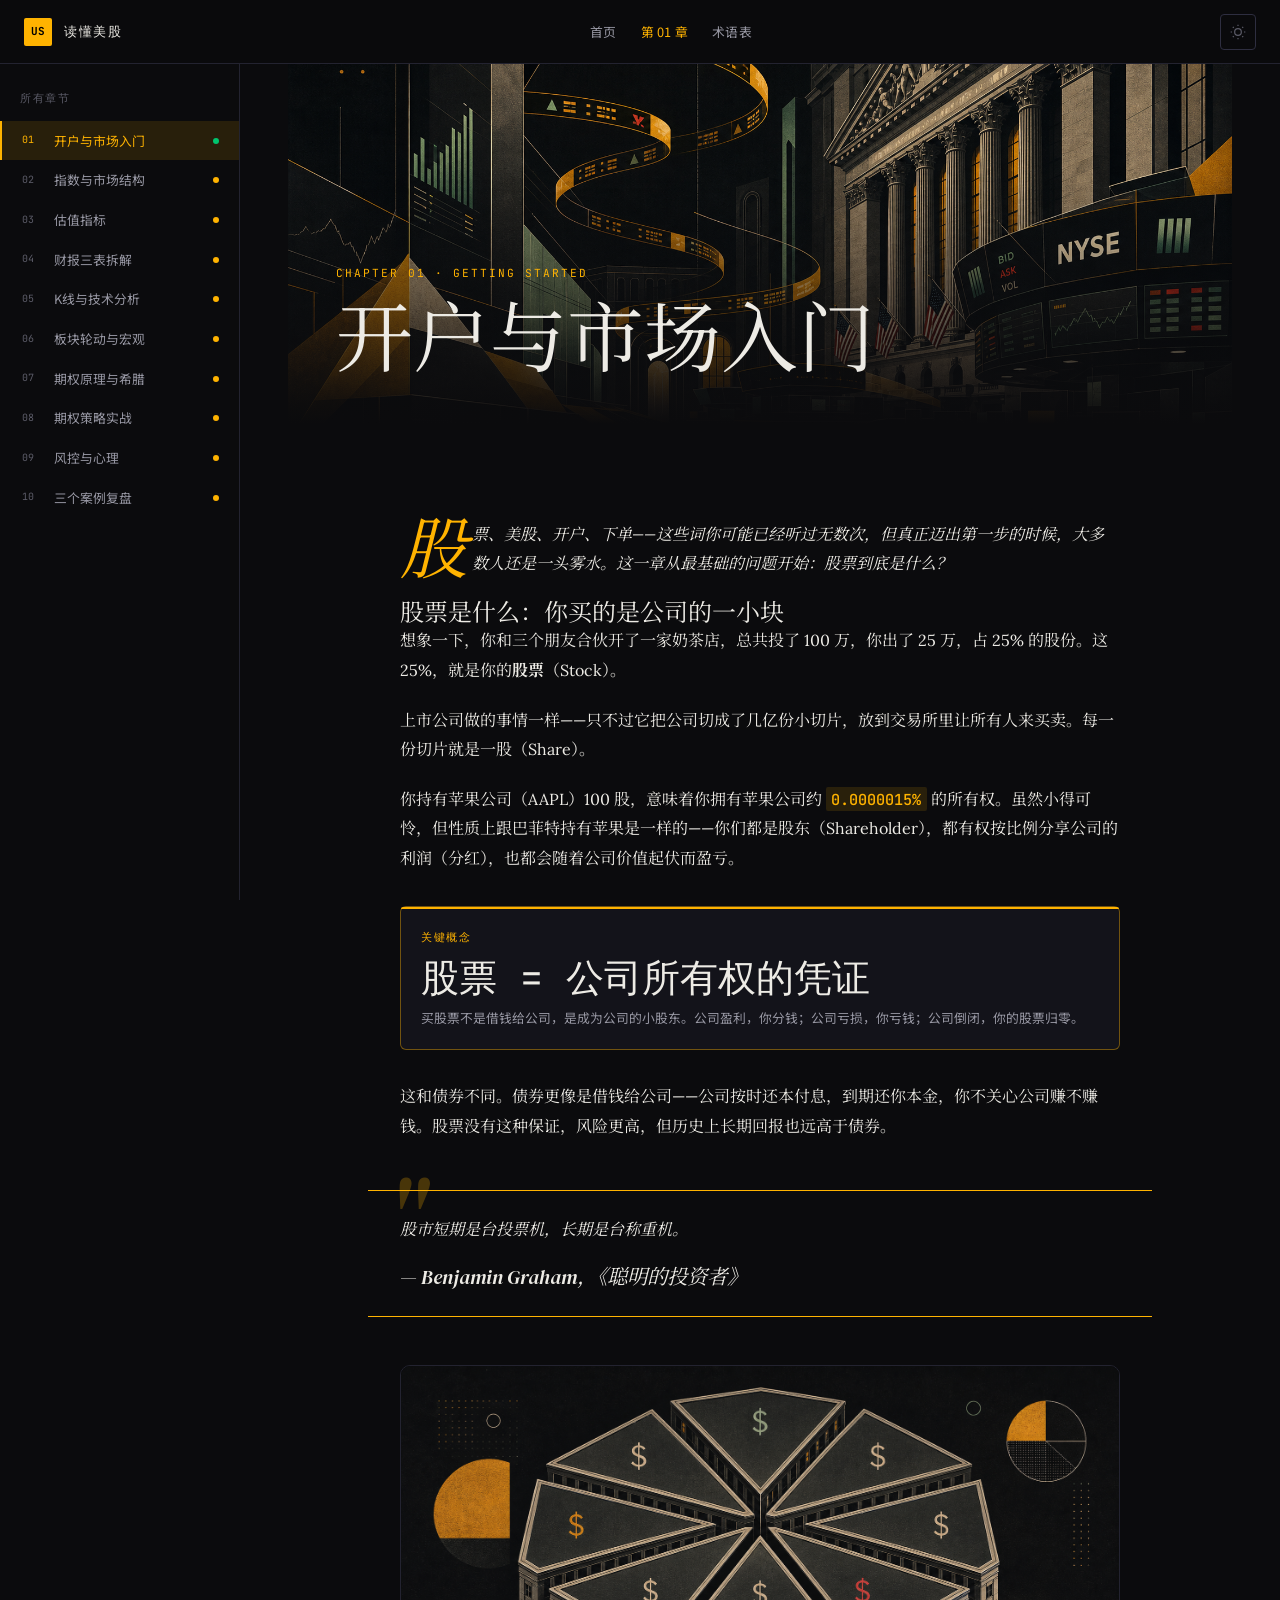
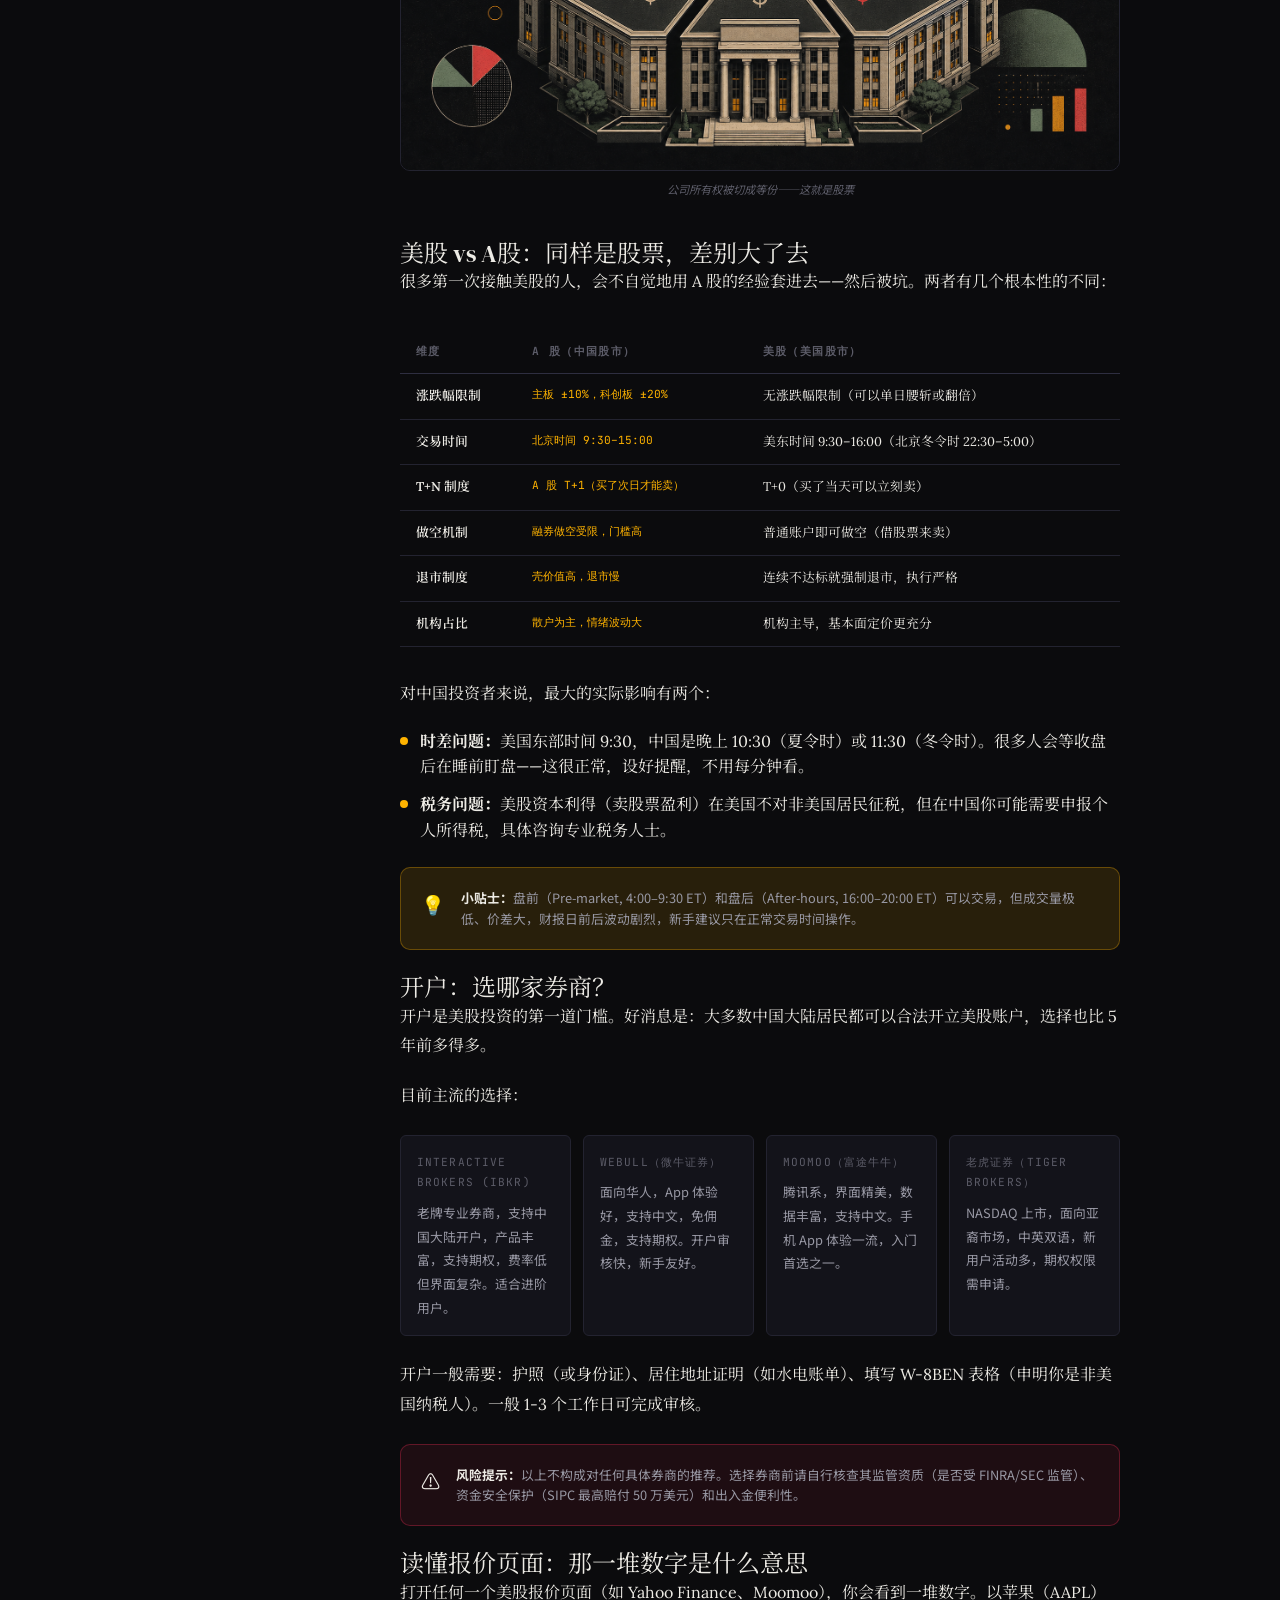
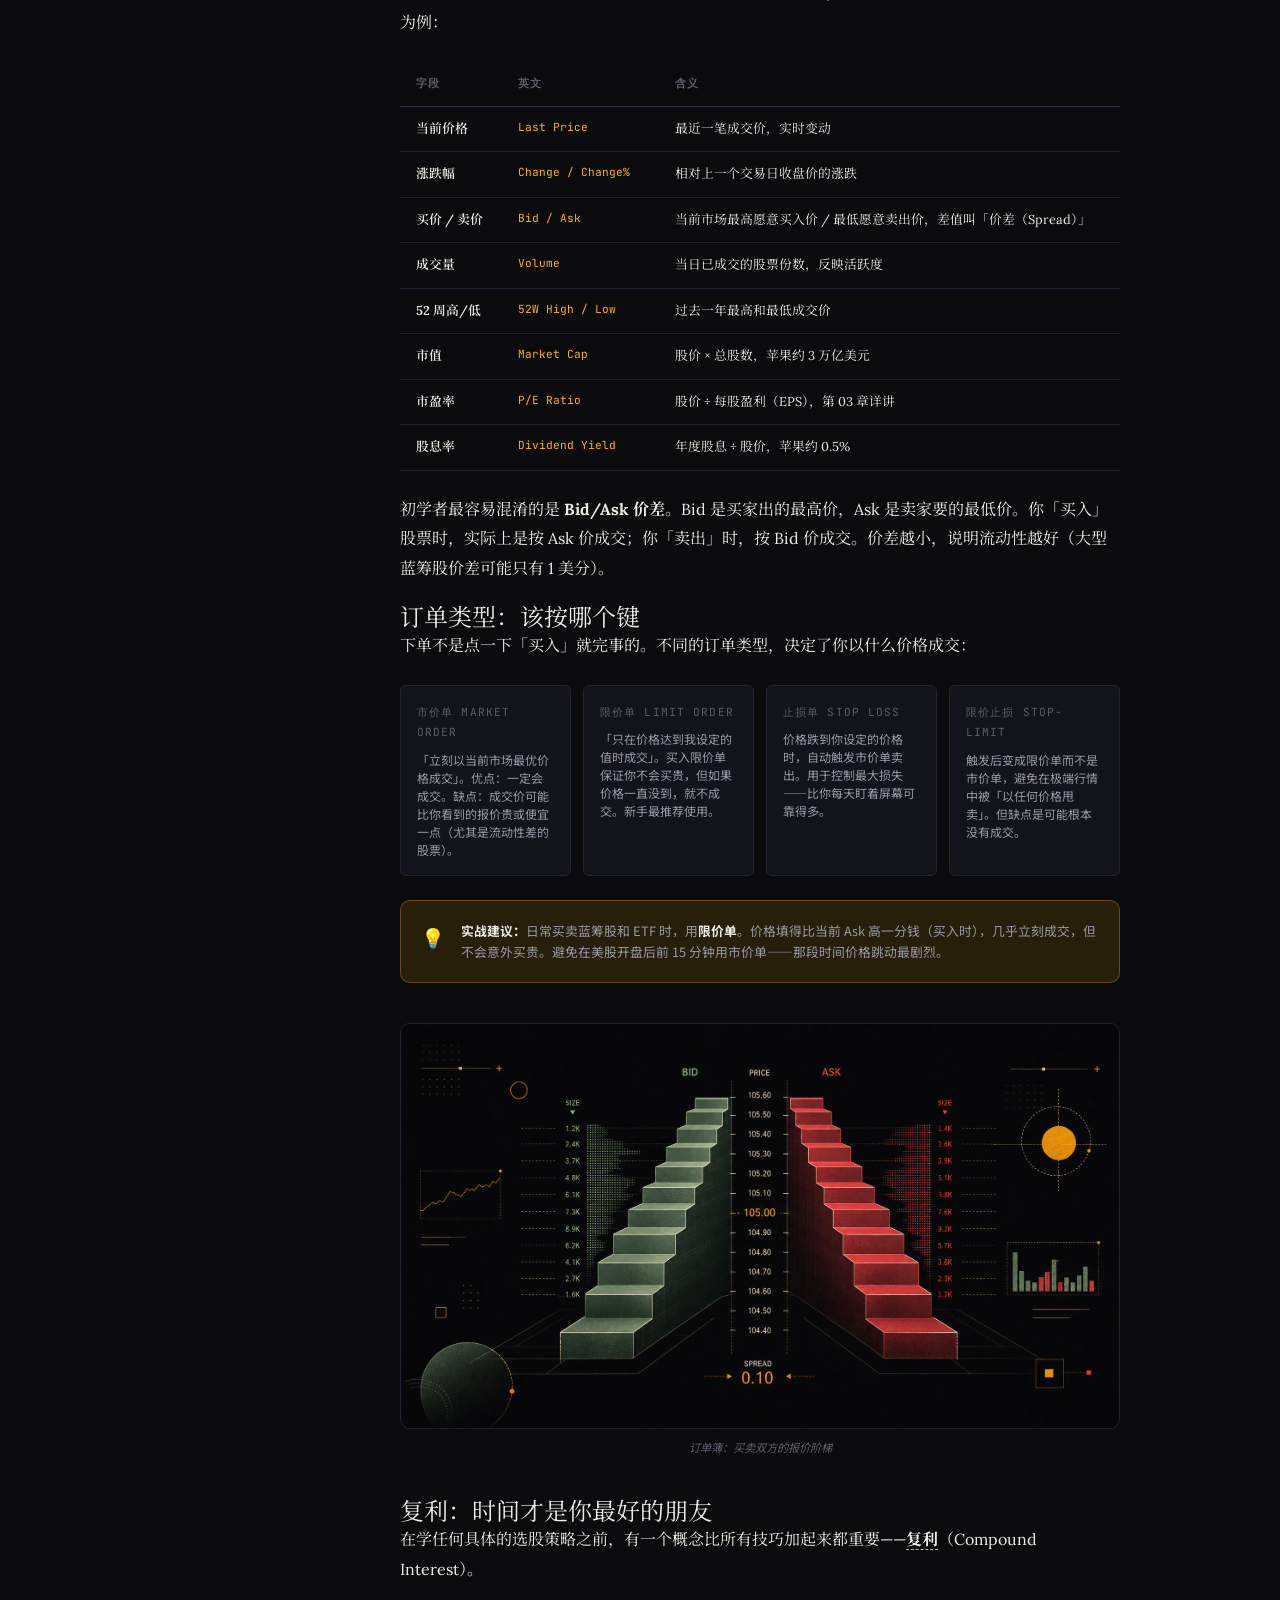
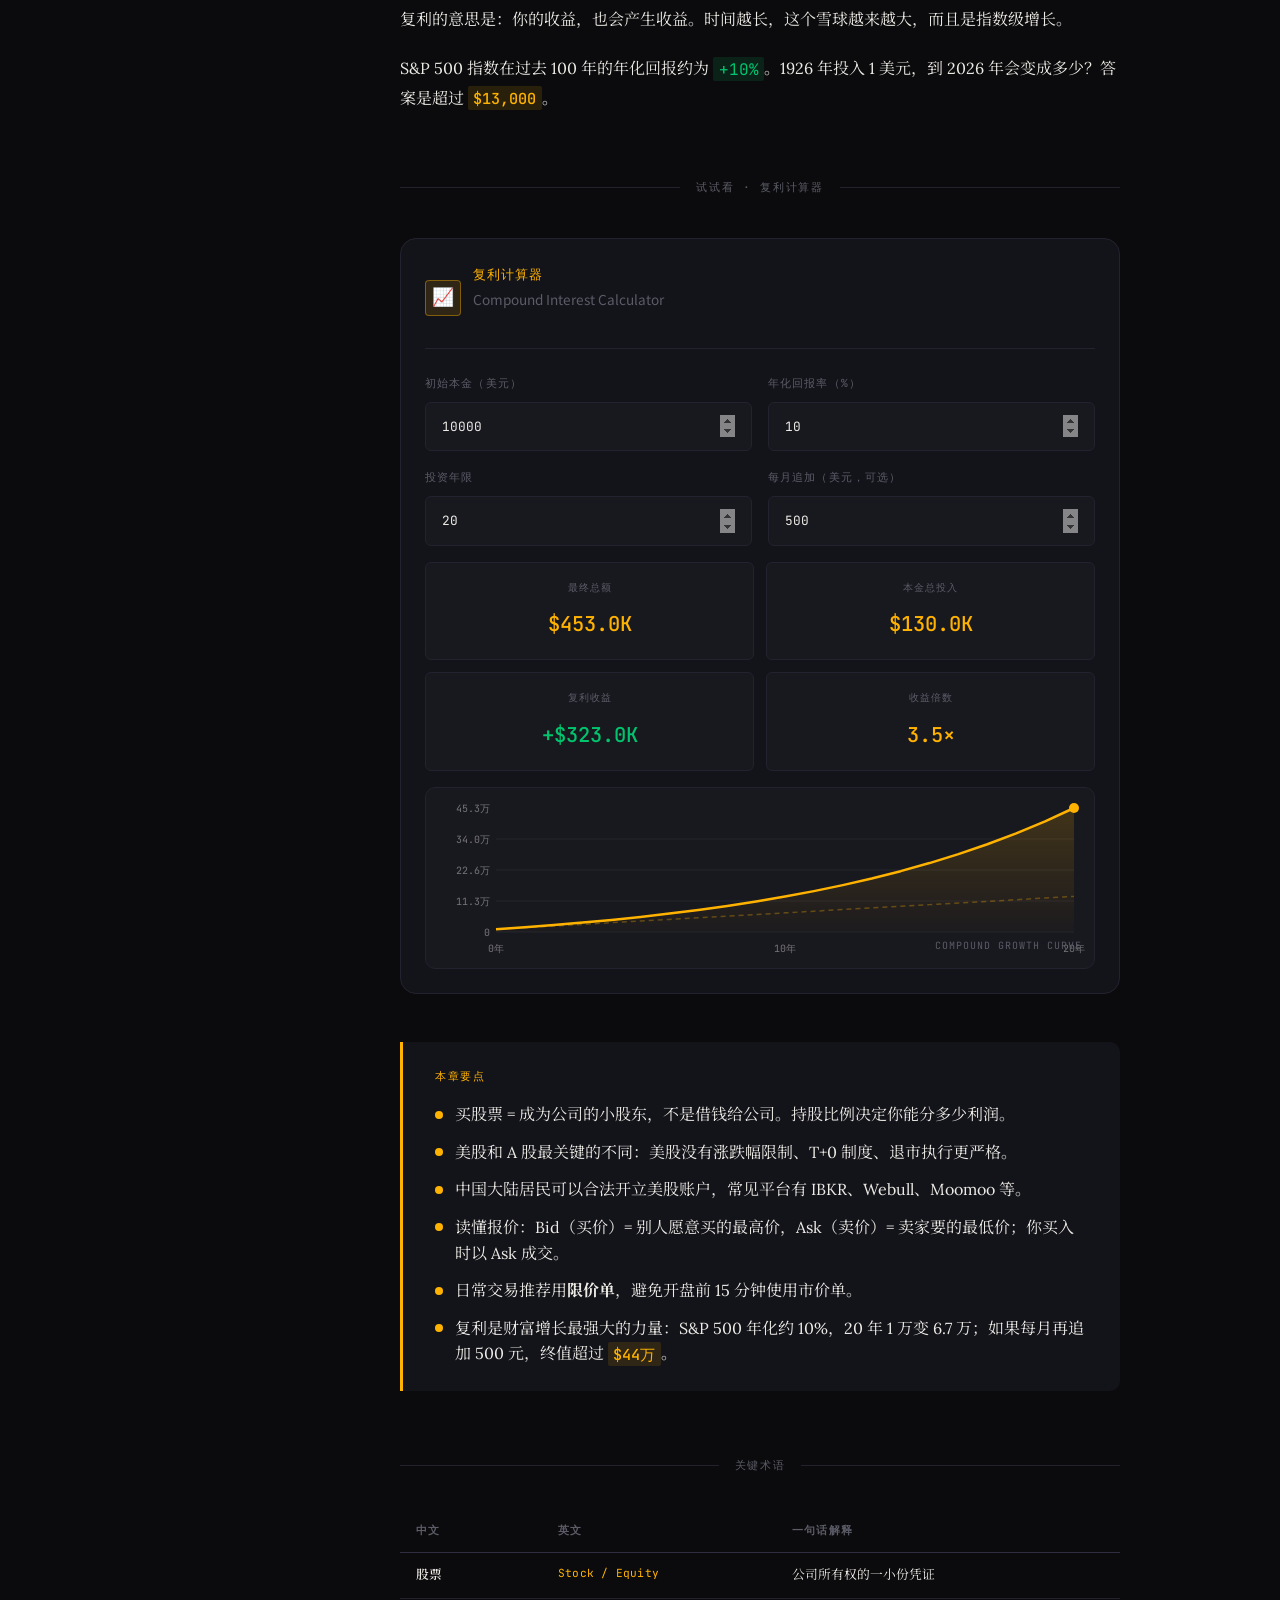
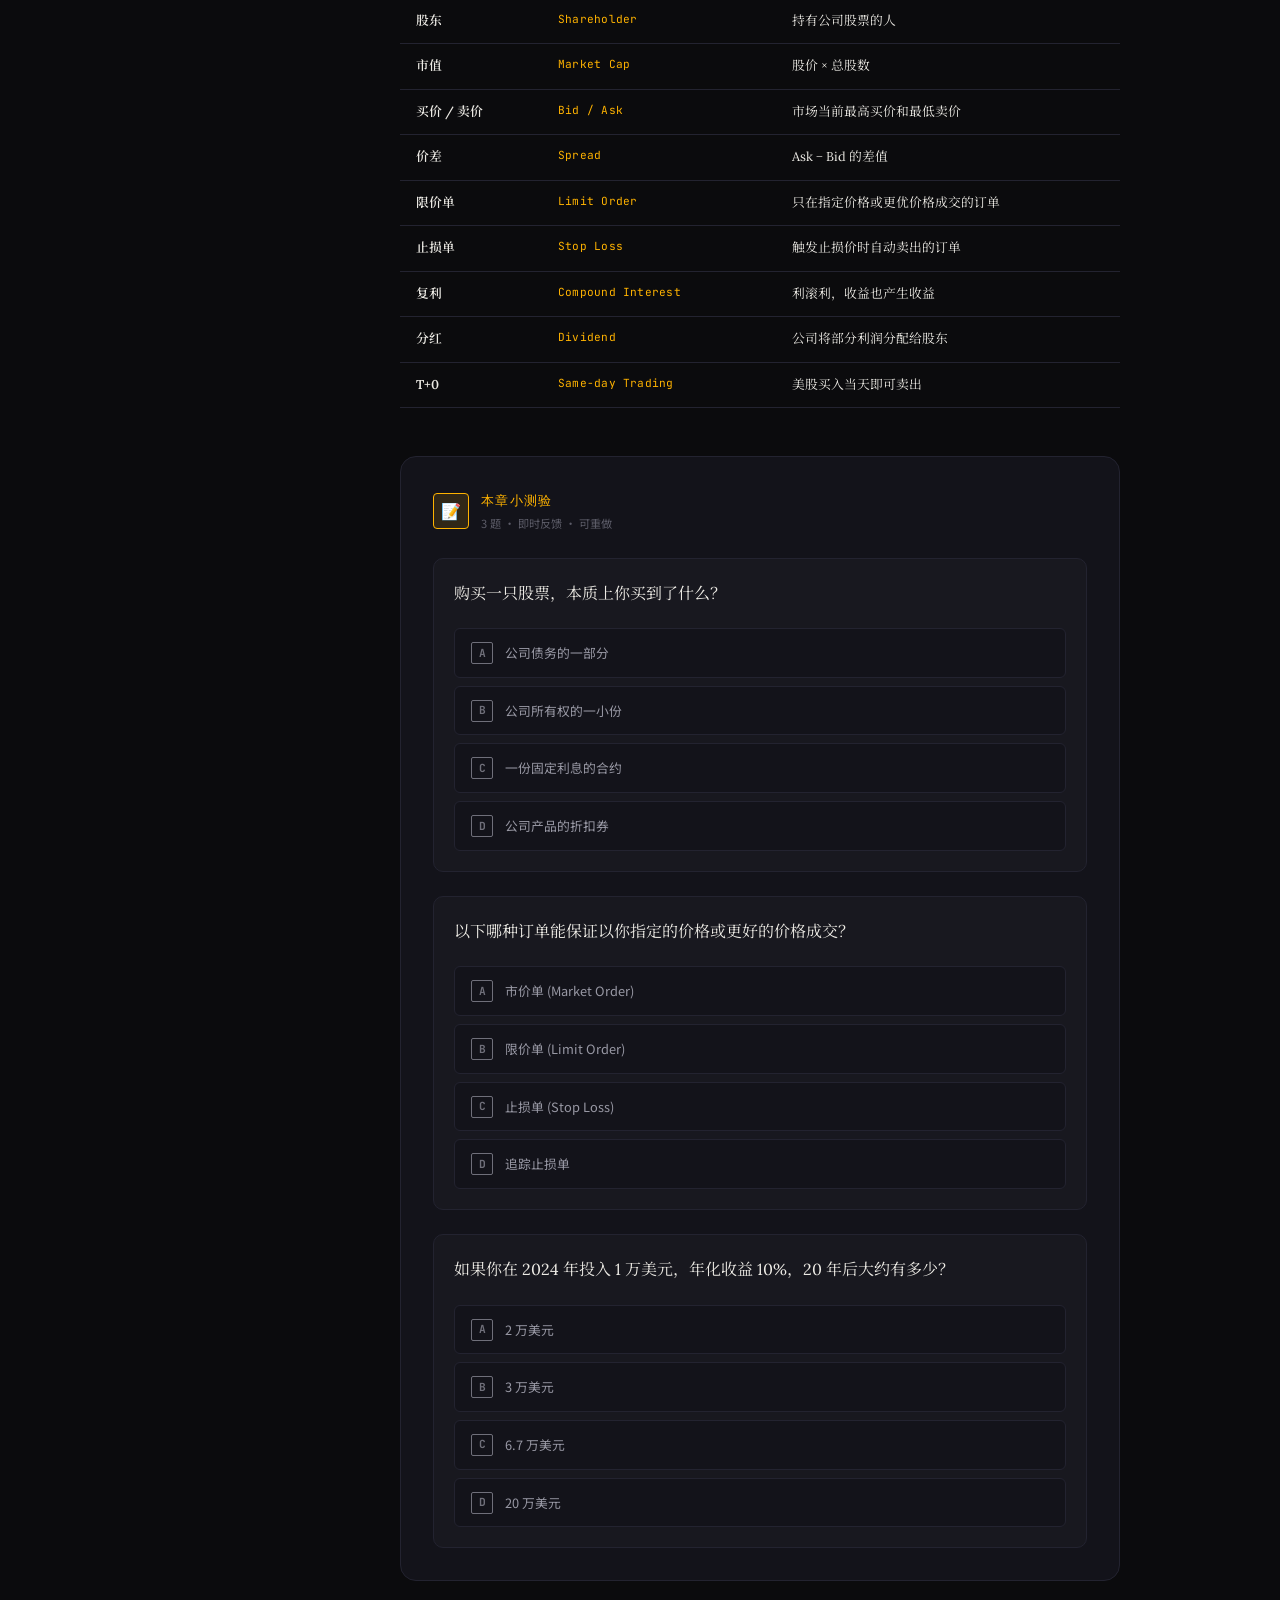
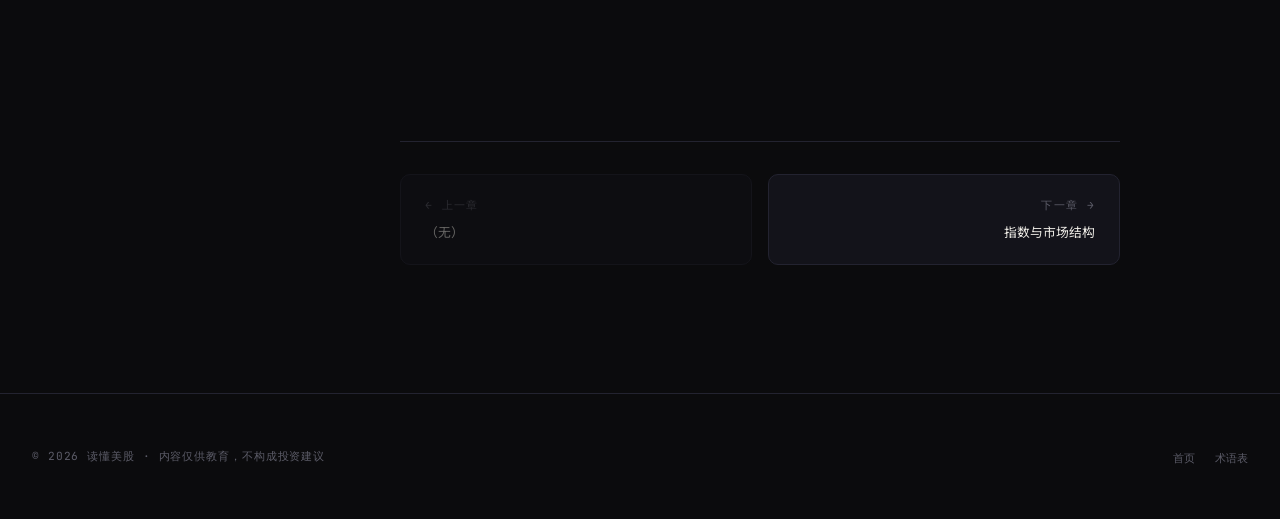
==== chapters/01-getting-started.html @ 1b76b166 "Initial release: 读懂美股完全中文指南 10 chapters covering US stock market fundamentals to options strategies," ====
<!DOCTYPE html>
<html lang="zh-CN">
<head>
  <meta charset="UTF-8">
  <meta name="viewport" content="width=device-width, initial-scale=1.0">
  <meta name="description" content="美股入门第一章：股票是什么、美股vs A股、如何开户、读懂报价、下单类型——用最通俗的语言讲清楚。">
  <meta name="base-url" content="../">
  <title>第 01 章：开户与市场入门 · 读懂美股</title>  <meta property="og:title" content="第 01 章：开户与市场入门 · 读懂美股">  <meta property="og:description" content="美股从入门到期权的完整中文教程，通俗易懂，含8个互动工具。">  <meta property="og:type" content="article">  <meta property="og:image" content="../assets/images/ch01-hero.png">  <meta name="twitter:card" content="summary_large_image">  <link rel="icon" type="image/svg+xml" href="../assets/images/favicon.svg">
  <link rel="preconnect" href="https://fonts.googleapis.com">
  <link rel="preconnect" href="https://fonts.gstatic.com" crossorigin>
  <link href="https://fonts.googleapis.com/css2?family=DM+Serif+Display:ital@0;1&family=Lora:ital,wght@0,400;0,600;0,700;1,400&family=JetBrains+Mono:wght@400;500&family=Noto+Serif+SC:wght@400;600&family=Noto+Sans+SC:wght@400;500&display=swap" rel="stylesheet">
  <script>(function(){var t=localStorage.getItem('usstock-theme')||'dark';document.documentElement.setAttribute('data-theme',t==='paper'?'paper':'');})();</script>
  <link rel="stylesheet" href="../assets/css/reset.css">
  <link rel="stylesheet" href="../assets/css/tokens.css">
  <link rel="stylesheet" href="../assets/css/typography.css">
  <link rel="stylesheet" href="../assets/css/layout.css">
  <link rel="stylesheet" href="../assets/css/components.css">
  <link rel="stylesheet" href="../assets/css/tools.css">
  <link rel="stylesheet" href="../assets/css/animations.css">
</head>
<body>

<div class="reading-progress"></div>

<!-- ── Nav ── -->
<header class="site-nav">
  <div class="nav-inner">
    <a href="../index.html" class="nav-logo">
      <span class="nav-logo-mark">US</span>
      读懂美股
    </a>
    <nav>
      <ul class="nav-links">
        <li><a href="../index.html">首页</a></li>
        <li><a href="01-getting-started.html" class="active">第 01 章</a></li>
        <li><a href="../glossary.html">术语表</a></li>
      </ul>
    </nav>
    <div class="nav-actions">
      <button class="mobile-menu-btn" aria-label="打开目录" aria-expanded="false">
        <svg viewBox="0 0 20 20" fill="none" stroke="currentColor" stroke-width="1.8" width="18" height="18"><line x1="3" y1="5" x2="17" y2="5"/><line x1="3" y1="10" x2="17" y2="10"/><line x1="3" y1="15" x2="17" y2="15"/></svg>
      </button>
      <button class="theme-toggle" aria-label="切换主题">
        <svg viewBox="0 0 24 24" fill="none" stroke="currentColor" stroke-width="1.8" width="16" height="16"><circle cx="12" cy="12" r="5"/><line x1="12" y1="1" x2="12" y2="3"/><line x1="12" y1="21" x2="12" y2="23"/><line x1="4.22" y1="4.22" x2="5.64" y2="5.64"/><line x1="18.36" y1="18.36" x2="19.78" y2="19.78"/><line x1="1" y1="12" x2="3" y2="12"/><line x1="21" y1="12" x2="23" y2="12"/><line x1="4.22" y1="19.78" x2="5.64" y2="18.36"/><line x1="18.36" y1="5.64" x2="19.78" y2="4.22"/></svg>
      </button>
    </div>
  </div>
</header>

<!-- ── Chapter Layout ── -->
<div class="chapter-layout">

  <!-- Sidebar -->
  <aside class="chapter-sidebar">
    <p class="sidebar-nav-label">所有章节</p>
    <ul class="sidebar-chapter-list">
      <li><a href="01-getting-started.html" class="active"><span class="sidebar-chapter-num">01</span>开户与市场入门<span class="sidebar-progress-dot"></span></a></li>
      <li><a href="02-market-structure.html"><span class="sidebar-chapter-num">02</span>指数与市场结构<span class="sidebar-progress-dot"></span></a></li>
      <li><a href="03-valuation.html"><span class="sidebar-chapter-num">03</span>估值指标<span class="sidebar-progress-dot"></span></a></li>
      <li><a href="04-financials.html"><span class="sidebar-chapter-num">04</span>财报三表拆解<span class="sidebar-progress-dot"></span></a></li>
      <li><a href="05-technical.html"><span class="sidebar-chapter-num">05</span>K线与技术分析<span class="sidebar-progress-dot"></span></a></li>
      <li><a href="06-sectors-macro.html"><span class="sidebar-chapter-num">06</span>板块轮动与宏观<span class="sidebar-progress-dot"></span></a></li>
      <li><a href="07-options-basics.html"><span class="sidebar-chapter-num">07</span>期权原理与希腊<span class="sidebar-progress-dot"></span></a></li>
      <li><a href="08-options-strategies.html"><span class="sidebar-chapter-num">08</span>期权策略实战<span class="sidebar-progress-dot"></span></a></li>
      <li><a href="09-risk-psychology.html"><span class="sidebar-chapter-num">09</span>风控与心理<span class="sidebar-progress-dot"></span></a></li>
      <li><a href="10-case-studies.html"><span class="sidebar-chapter-num">10</span>三个案例复盘<span class="sidebar-progress-dot"></span></a></li>
    </ul>
  </aside>

  <!-- Main Content -->
  <main class="chapter-content">

    <!-- Hero -->
    <div class="chapter-hero">
      <img src="../assets/images/ch01-hero.png" alt="" loading="eager" class="ken-burns" onerror="this.style.display='none'">
      <div class="chapter-hero-placeholder">
        <div class="chapter-hero-overlay">
          <span class="chapter-kicker">Chapter 01 · Getting Started</span>
          <h1 class="hero-title">开户与市场入门</h1>
        </div>
      </div>
    </div>

    <article class="prose">

      <!-- Lead -->
      <p class="lead">股票、美股、开户、下单——这些词你可能已经听过无数次，但真正迈出第一步的时候，大多数人还是一头雾水。这一章从最基础的问题开始：<em>股票到底是什么？</em></p>

      <!-- ── Section 1 ── -->
      <h2 id="s1">股票是什么：你买的是公司的一小块</h2>

      <p>想象一下，你和三个朋友合伙开了一家奶茶店，总共投了 100 万，你出了 25 万，占 25% 的股份。这 25%，就是你的<strong>股票</strong>（Stock）。</p>

      <p>上市公司做的事情一样——只不过它把公司切成了几亿份小切片，放到交易所里让所有人来买卖。每一份切片就是一股（Share）。</p>

      <p>你持有苹果公司（AAPL）100 股，意味着你拥有苹果公司约 <span class="data-num">0.0000015%</span> 的所有权。虽然小得可怜，但性质上跟巴菲特持有苹果是一样的——你们都是股东（Shareholder），都有权按比例分享公司的利润（分红），也都会随着公司价值起伏而盈亏。</p>

      <div class="data-card">
        <div class="data-card-label">关键概念</div>
        <div class="data-card-value">股票 = 公司所有权的凭证</div>
        <div class="data-card-sub">买股票不是借钱给公司，是成为公司的小股东。公司盈利，你分钱；公司亏损，你亏钱；公司倒闭，你的股票归零。</div>
      </div>

      <p>这和债券不同。债券更像是借钱给公司——公司按时还本付息，到期还你本金，你不关心公司赚不赚钱。股票没有这种保证，风险更高，但历史上长期回报也远高于债券。</p>

      <div class="pull-quote">
        <p>股市短期是台投票机，长期是台称重机。</p>
        <cite>— Benjamin Graham，《聪明的投资者》</cite>
      </div>

      <!-- ── Section 2 ── -->
      <figure class="chapter-figure reveal">
        <img src="../assets/images/ch01-inline-1.png" alt="公司所有权被切成等份——这就是股票" loading="lazy" onerror="this.style.display='none'">
        <figcaption>公司所有权被切成等份——这就是股票</figcaption>
      </figure>

      <h2 id="s2">美股 vs A股：同样是股票，差别大了去</h2>

      <p>很多第一次接触美股的人，会不自觉地用 A 股的经验套进去——然后被坑。两者有几个根本性的不同：</p>

      <table class="glossary-table" style="margin: var(--sp-8) 0;">
        <thead>
          <tr><th>维度</th><th>A 股（中国股市）</th><th>美股（美国股市）</th></tr>
        </thead>
        <tbody>
          <tr><td>涨跌幅限制</td><td>主板 ±10%，科创板 ±20%</td><td>无涨跌幅限制（可以单日腰斩或翻倍）</td></tr>
          <tr><td>交易时间</td><td>北京时间 9:30–15:00</td><td>美东时间 9:30–16:00（北京冬令时 22:30–5:00）</td></tr>
          <tr><td>T+N 制度</td><td>A 股 T+1（买了次日才能卖）</td><td>T+0（买了当天可以立刻卖）</td></tr>
          <tr><td>做空机制</td><td>融券做空受限，门槛高</td><td>普通账户即可做空（借股票来卖）</td></tr>
          <tr><td>退市制度</td><td>壳价值高，退市慢</td><td>连续不达标就强制退市，执行严格</td></tr>
          <tr><td>机构占比</td><td>散户为主，情绪波动大</td><td>机构主导，基本面定价更充分</td></tr>
        </tbody>
      </table>

      <p>对中国投资者来说，最大的实际影响有两个：</p>

      <ul class="key-points">
        <li><strong>时差问题：</strong>美国东部时间 9:30，中国是晚上 10:30（夏令时）或 11:30（冬令时）。很多人会等收盘后在睡前盯盘——这很正常，设好提醒，不用每分钟看。</li>
        <li><strong>税务问题：</strong>美股资本利得（卖股票盈利）在美国不对非美国居民征税，但在中国你可能需要申报个人所得税，具体咨询专业税务人士。</li>
      </ul>

      <div class="callout callout-tip">
        <span class="callout-icon">💡</span>
        <div class="callout-body"><strong>小贴士：</strong>盘前（Pre-market, 4:00–9:30 ET）和盘后（After-hours, 16:00–20:00 ET）可以交易，但成交量极低、价差大，财报日前后波动剧烈，新手建议只在正常交易时间操作。</div>
      </div>

      <!-- ── Section 3 ── -->
      <h2 id="s3">开户：选哪家券商？</h2>

      <p>开户是美股投资的第一道门槛。好消息是：大多数中国大陆居民都可以合法开立美股账户，选择也比 5 年前多得多。</p>

      <p>目前主流的选择：</p>

      <div class="stat-grid">
        <div class="stat-item">
          <div class="stat-label">Interactive Brokers (IBKR)</div>
          <div class="stat-value" style="font-size: var(--ts-sm); font-family: var(--font-sans); color: var(--ink-secondary);">老牌专业券商，支持中国大陆开户，产品丰富，支持期权，费率低但界面复杂。适合进阶用户。</div>
        </div>
        <div class="stat-item">
          <div class="stat-label">Webull（微牛证券）</div>
          <div class="stat-value" style="font-size: var(--ts-sm); font-family: var(--font-sans); color: var(--ink-secondary);">面向华人，App 体验好，支持中文，免佣金，支持期权。开户审核快，新手友好。</div>
        </div>
        <div class="stat-item">
          <div class="stat-label">Moomoo（富途牛牛）</div>
          <div class="stat-value" style="font-size: var(--ts-sm); font-family: var(--font-sans); color: var(--ink-secondary);">腾讯系，界面精美，数据丰富，支持中文。手机 App 体验一流，入门首选之一。</div>
        </div>
        <div class="stat-item">
          <div class="stat-label">老虎证券（Tiger Brokers）</div>
          <div class="stat-value" style="font-size: var(--ts-sm); font-family: var(--font-sans); color: var(--ink-secondary);">NASDAQ 上市，面向亚裔市场，中英双语，新用户活动多，期权权限需申请。</div>
        </div>
      </div>

      <p>开户一般需要：护照（或身份证）、居住地址证明（如水电账单）、填写 W-8BEN 表格（申明你是非美国纳税人）。一般 1-3 个工作日可完成审核。</p>

      <div class="callout callout-warning">
        <span class="callout-icon">⚠️</span>
        <div class="callout-body"><strong>风险提示：</strong>以上不构成对任何具体券商的推荐。选择券商前请自行核查其监管资质（是否受 FINRA/SEC 监管）、资金安全保护（SIPC 最高赔付 50 万美元）和出入金便利性。</div>
      </div>

      <!-- ── Section 4 ── -->
      <h2 id="s4">读懂报价页面：那一堆数字是什么意思</h2>

      <p>打开任何一个美股报价页面（如 Yahoo Finance、Moomoo），你会看到一堆数字。以苹果（AAPL）为例：</p>

      <table class="glossary-table">
        <thead>
          <tr><th>字段</th><th>英文</th><th>含义</th></tr>
        </thead>
        <tbody>
          <tr><td>当前价格</td><td>Last Price</td><td>最近一笔成交价，实时变动</td></tr>
          <tr><td>涨跌幅</td><td>Change / Change%</td><td>相对上一个交易日收盘价的涨跌</td></tr>
          <tr><td>买价 / 卖价</td><td>Bid / Ask</td><td>当前市场最高愿意买入价 / 最低愿意卖出价，差值叫「价差（Spread）」</td></tr>
          <tr><td>成交量</td><td>Volume</td><td>当日已成交的股票份数，反映活跃度</td></tr>
          <tr><td>52 周高/低</td><td>52W High / Low</td><td>过去一年最高和最低成交价</td></tr>
          <tr><td>市值</td><td>Market Cap</td><td>股价 × 总股数，苹果约 3 万亿美元</td></tr>
          <tr><td>市盈率</td><td>P/E Ratio</td><td>股价 ÷ 每股盈利（EPS），第 03 章详讲</td></tr>
          <tr><td>股息率</td><td>Dividend Yield</td><td>年度股息 ÷ 股价，苹果约 0.5%</td></tr>
        </tbody>
      </table>

      <p>初学者最容易混淆的是 <strong>Bid/Ask 价差</strong>。Bid 是买家出的最高价，Ask 是卖家要的最低价。你「买入」股票时，实际上是按 Ask 价成交；你「卖出」时，按 Bid 价成交。价差越小，说明流动性越好（大型蓝筹股价差可能只有 1 美分）。</p>

      <!-- ── Section 5 ── -->
      <h2 id="s5">订单类型：该按哪个键</h2>

      <p>下单不是点一下「买入」就完事的。不同的订单类型，决定了你以什么价格成交：</p>

      <div class="stat-grid">
        <div class="stat-item">
          <div class="stat-label">市价单 Market Order</div>
          <div class="stat-value" style="font-size: 0.75rem; font-family: var(--font-sans); color: var(--ink-secondary); line-height: 1.5;">「立刻以当前市场最优价格成交」。优点：一定会成交。缺点：成交价可能比你看到的报价贵或便宜一点（尤其是流动性差的股票）。</div>
        </div>
        <div class="stat-item">
          <div class="stat-label">限价单 Limit Order</div>
          <div class="stat-value" style="font-size: 0.75rem; font-family: var(--font-sans); color: var(--ink-secondary); line-height: 1.5;">「只在价格达到我设定的值时成交」。买入限价单保证你不会买贵，但如果价格一直没到，就不成交。新手最推荐使用。</div>
        </div>
        <div class="stat-item">
          <div class="stat-label">止损单 Stop Loss</div>
          <div class="stat-value" style="font-size: 0.75rem; font-family: var(--font-sans); color: var(--ink-secondary); line-height: 1.5;">价格跌到你设定的价格时，自动触发市价单卖出。用于控制最大损失——比你每天盯着屏幕可靠得多。</div>
        </div>
        <div class="stat-item">
          <div class="stat-label">限价止损 Stop-Limit</div>
          <div class="stat-value" style="font-size: 0.75rem; font-family: var(--font-sans); color: var(--ink-secondary); line-height: 1.5;">触发后变成限价单而不是市价单，避免在极端行情中被「以任何价格甩卖」。但缺点是可能根本没有成交。</div>
        </div>
      </div>

      <div class="callout callout-tip">
        <span class="callout-icon">💡</span>
        <div class="callout-body"><strong>实战建议：</strong>日常买卖蓝筹股和 ETF 时，用<strong>限价单</strong>。价格填得比当前 Ask 高一分钱（买入时），几乎立刻成交，但不会意外买贵。避免在美股开盘后前 15 分钟用市价单——那段时间价格跳动最剧烈。</div>
      </div>

      <!-- ── Section 6 ── -->
      <figure class="chapter-figure reveal">
        <img src="../assets/images/ch01-inline-2.png" alt="订单簿：买卖双方的报价阶梯" loading="lazy" onerror="this.style.display='none'">
        <figcaption>订单簿：买卖双方的报价阶梯</figcaption>
      </figure>

      <h2 id="s6">复利：时间才是你最好的朋友</h2>

      <p>在学任何具体的选股策略之前，有一个概念比所有技巧加起来都重要——<strong data-term="复利">复利</strong>（Compound Interest）。</p>

      <p>复利的意思是：你的收益，也会产生收益。时间越长，这个雪球越来越大，而且是指数级增长。</p>

      <p>S&P 500 指数在过去 100 年的年化回报约为 <span class="data-up">+10%</span>。1926 年投入 1 美元，到 2026 年会变成多少？答案是超过 <span class="data-num">$13,000</span>。</p>

      <div class="section-rule"><span>试试看 · 复利计算器</span></div>

      <!-- ── Tool: Compound Calculator ── -->
      <div class="tool-container" id="compound-calc">
        <div class="tool-header">
          <div class="tool-title-group">
            <div class="tool-icon">📈</div>
            <div>
              <div class="tool-name">复利计算器</div>
              <div class="tool-desc">Compound Interest Calculator</div>
            </div>
          </div>
        </div>

        <div class="tool-form">
          <div class="tool-form-row">
            <div class="tool-field">
              <label class="tool-label" for="cc-principal">初始本金（美元）</label>
              <input type="number" class="tool-input" id="cc-principal" value="10000" min="1" step="100">
            </div>
            <div class="tool-field">
              <label class="tool-label" for="cc-rate">年化回报率（%）</label>
              <input type="number" class="tool-input" id="cc-rate" value="10" min="0.1" max="50" step="0.1">
            </div>
          </div>
          <div class="tool-form-row">
            <div class="tool-field">
              <label class="tool-label" for="cc-years">投资年限</label>
              <input type="number" class="tool-input" id="cc-years" value="20" min="1" max="50">
            </div>
            <div class="tool-field">
              <label class="tool-label" for="cc-monthly">每月追加（美元，可选）</label>
              <input type="number" class="tool-input" id="cc-monthly" value="500" min="0" step="50">
            </div>
          </div>
        </div>

        <div class="tool-result" id="cc-result">
          <div class="tool-result-item">
            <div class="result-label">最终总额</div>
            <div class="result-value" id="cc-total">$67,275</div>
          </div>
          <div class="tool-result-item">
            <div class="result-label">本金总投入</div>
            <div class="result-value" id="cc-invested">$10,000</div>
          </div>
          <div class="tool-result-item">
            <div class="result-label">复利收益</div>
            <div class="result-value positive" id="cc-gain">$57,275</div>
          </div>
          <div class="tool-result-item">
            <div class="result-label">收益倍数</div>
            <div class="result-value" id="cc-multiple">6.7×</div>
          </div>
        </div>

        <div class="tool-canvas-wrap" style="margin-top: var(--sp-4);">
          <canvas class="tool-canvas" id="cc-chart" width="800" height="280"></canvas>
          <div class="tool-canvas-label">COMPOUND GROWTH CURVE</div>
        </div>
      </div>

      <!-- ── Key Takeaways ── -->
      <div class="section-key-points">
        <div class="key-points-header">本章要点</div>
        <ul class="key-points">
          <li>买股票 = 成为公司的小股东，不是借钱给公司。持股比例决定你能分多少利润。</li>
          <li>美股和 A 股最关键的不同：美股没有涨跌幅限制、T+0 制度、退市执行更严格。</li>
          <li>中国大陆居民可以合法开立美股账户，常见平台有 IBKR、Webull、Moomoo 等。</li>
          <li>读懂报价：Bid（买价）= 别人愿意买的最高价，Ask（卖价）= 卖家要的最低价；你买入时以 Ask 成交。</li>
          <li>日常交易推荐用<strong>限价单</strong>，避免开盘前 15 分钟使用市价单。</li>
          <li>复利是财富增长最强大的力量：S&P 500 年化约 10%，20 年 1 万变 6.7 万；如果每月再追加 500 元，终值超过 <span class="data-num">$44万</span>。</li>
        </ul>
      </div>

      <!-- ── Glossary ── -->
      <div class="section-rule"><span>关键术语</span></div>

      <table class="glossary-table">
        <thead><tr><th>中文</th><th>英文</th><th>一句话解释</th></tr></thead>
        <tbody>
          <tr><td>股票</td><td class="en-term">Stock / Equity</td><td>公司所有权的一小份凭证</td></tr>
          <tr><td>股东</td><td class="en-term">Shareholder</td><td>持有公司股票的人</td></tr>
          <tr><td>市值</td><td class="en-term">Market Cap</td><td>股价 × 总股数</td></tr>
          <tr><td>买价 / 卖价</td><td class="en-term">Bid / Ask</td><td>市场当前最高买价和最低卖价</td></tr>
          <tr><td>价差</td><td class="en-term">Spread</td><td>Ask − Bid 的差值</td></tr>
          <tr><td>限价单</td><td class="en-term">Limit Order</td><td>只在指定价格或更优价格成交的订单</td></tr>
          <tr><td>止损单</td><td class="en-term">Stop Loss</td><td>触发止损价时自动卖出的订单</td></tr>
          <tr><td>复利</td><td class="en-term">Compound Interest</td><td>利滚利，收益也产生收益</td></tr>
          <tr><td>分红</td><td class="en-term">Dividend</td><td>公司将部分利润分配给股东</td></tr>
          <tr><td>T+0</td><td class="en-term">Same-day Trading</td><td>美股买入当天即可卖出</td></tr>
        </tbody>
      </table>

      <!-- ── Quiz ── -->
      <div class="quiz-section" data-chapter="01">
        <div class="quiz-header">
          <div class="quiz-icon">📝</div>
          <div>
            <div class="quiz-title">本章小测验</div>
            <div class="quiz-subtitle">3 题 · 即时反馈 · 可重做</div>
          </div>
        </div>

        <div class="quiz-questions">
          <div class="quiz-question" data-correct="1" data-explain="股票代表公司所有权，持股即成为股东，享有分红权和投票权，而非债权。">
            <p class="quiz-q-text">购买一只股票，本质上你买到了什么？</p>
            <div class="quiz-options">
              <div class="quiz-option"><span class="quiz-option-letter">A</span>公司债务的一部分</div>
              <div class="quiz-option"><span class="quiz-option-letter">B</span>公司所有权的一小份</div>
              <div class="quiz-option"><span class="quiz-option-letter">C</span>一份固定利息的合约</div>
              <div class="quiz-option"><span class="quiz-option-letter">D</span>公司产品的折扣券</div>
            </div>
            <div class="quiz-result"></div>
          </div>

          <div class="quiz-question" data-correct="1" data-explain="限价单设定最高买入价或最低卖出价，只在满足条件时成交，但不保证一定能成交。">
            <p class="quiz-q-text">以下哪种订单能保证以你指定的价格或更好的价格成交？</p>
            <div class="quiz-options">
              <div class="quiz-option"><span class="quiz-option-letter">A</span>市价单 (Market Order)</div>
              <div class="quiz-option"><span class="quiz-option-letter">B</span>限价单 (Limit Order)</div>
              <div class="quiz-option"><span class="quiz-option-letter">C</span>止损单 (Stop Loss)</div>
              <div class="quiz-option"><span class="quiz-option-letter">D</span>追踪止损单</div>
            </div>
            <div class="quiz-result"></div>
          </div>

          <div class="quiz-question" data-correct="2" data-explain="复利公式：10000 × 1.1^20 ≈ 67,275 美元。这就是爱因斯坦称之为「第八大奇迹」的复利效应。">
            <p class="quiz-q-text">如果你在 2024 年投入 1 万美元，年化收益 10%，20 年后大约有多少？</p>
            <div class="quiz-options">
              <div class="quiz-option"><span class="quiz-option-letter">A</span>2 万美元</div>
              <div class="quiz-option"><span class="quiz-option-letter">B</span>3 万美元</div>
              <div class="quiz-option"><span class="quiz-option-letter">C</span>6.7 万美元</div>
              <div class="quiz-option"><span class="quiz-option-letter">D</span>20 万美元</div>
            </div>
            <div class="quiz-result"></div>
          </div>
        </div>

        <div class="quiz-score"></div>
      </div>

    </article>

    <!-- Chapter Navigation -->
    <nav class="chapter-nav-footer">
      <div class="chapter-nav-btn prev" style="opacity:0.4; pointer-events:none;">
        <span class="chapter-nav-label">← 上一章</span>
        <span class="chapter-nav-title">（无）</span>
      </div>
      <a href="02-market-structure.html" class="chapter-nav-btn next" style="text-decoration:none;">
        <span class="chapter-nav-label">下一章 →</span>
        <span class="chapter-nav-title">指数与市场结构</span>
      </a>
    </nav>

  </main>

  <!-- Right TOC -->
  <aside class="chapter-toc">
    <p class="toc-label">本章目录</p>
    <ul class="toc-list">
      <li><a href="#s1">股票是什么</a></li>
      <li><a href="#s2">美股 vs A 股</a></li>
      <li><a href="#s3">选哪家券商</a></li>
      <li><a href="#s4">读懂报价页面</a></li>
      <li><a href="#s5">订单类型</a></li>
      <li><a href="#s6">复利的力量</a></li>
    </ul>
  </aside>

</div><!-- .chapter-layout -->

<footer class="site-footer">
  <span class="footer-copy">© 2026 读懂美股 · 内容仅供教育，不构成投资建议</span>
  <ul class="footer-links">
    <li><a href="../index.html">首页</a></li>
    <li><a href="../glossary.html">术语表</a></li>
  </ul>
</footer>

<script src="../assets/js/theme.js"></script>
<script src="../assets/js/nav.js"></script>
<script src="../assets/js/quiz.js"></script>
<script src="../assets/js/progress.js"></script>
<script src="../assets/js/tooltip.js"></script>
<script src="../assets/js/tools/compound-calc.js"></script>
</body>
</html>
---- assets/css/tokens.css ----
/* ===== DESIGN TOKENS ===== */
:root {
  /* Backgrounds - Dark Theme (default) */
  --bg-page: #0B0B0D;
  --bg-panel: #13131A;
  --bg-panel-hover: #1A1A24;
  --bg-elevated: #18181F;
  --bg-paper: #F4F0E6;
  --bg-overlay: rgba(11,11,13,0.85);

  /* Ink */
  --ink-primary: #EDEBE5;
  --ink-secondary: #9898A4;
  --ink-muted: #5C5C68;
  --ink-paper: #18181F;
  --ink-paper-secondary: #484855;

  /* Accents */
  --amber: #FFB300;
  --amber-dim: rgba(255,179,0,0.12);
  --amber-glow: rgba(255,179,0,0.25);
  --green: #00C46E;
  --green-dim: rgba(0,196,110,0.12);
  --red: #FF3058;
  --red-dim: rgba(255,48,88,0.12);
  --sage: #8BBCA0;
  --blue: #4A9EE6;
  --blue-dim: rgba(74,158,230,0.12);

  /* Borders */
  --rule: #232330;
  --rule-mid: #2E2E40;
  --rule-amber: rgba(255,179,0,0.4);

  /* Typography */
  --font-display: 'DM Serif Display', 'Noto Serif SC', 'Songti SC', Georgia, serif;
  --font-serif: 'Lora', 'Noto Serif SC', 'Songti SC', Georgia, serif;
  --font-sans: 'PingFang SC', 'Noto Sans SC', -apple-system, system-ui, sans-serif;
  --font-mono: 'JetBrains Mono', 'SF Mono', 'Menlo', monospace;

  /* Type Scale */
  --ts-xs: clamp(0.7rem, 0.68vw, 0.75rem);
  --ts-sm: clamp(0.8rem, 0.85vw, 0.875rem);
  --ts-base: clamp(0.95rem, 1vw, 1rem);
  --ts-body: clamp(1rem, 1.15vw, 1.125rem);       /* 16-18px */
  --ts-md: clamp(1.1rem, 1.3vw, 1.25rem);
  --ts-lg: clamp(1.25rem, 1.6vw, 1.5rem);
  --ts-xl: clamp(1.5rem, 2.2vw, 2rem);
  --ts-2xl: clamp(1.875rem, 3vw, 2.75rem);
  --ts-3xl: clamp(2.25rem, 4.5vw, 4rem);
  --ts-4xl: clamp(3rem, 6.5vw, 5.5rem);
  --ts-hero: clamp(2.75rem, 6vw, 6rem);

  /* Leading */
  --leading-tight: 1.15;
  --leading-snug: 1.35;
  --leading-normal: 1.6;
  --leading-loose: 1.8;
  --leading-prose: 1.85;

  /* Spacing */
  --sp-1: 0.25rem; --sp-2: 0.5rem; --sp-3: 0.75rem; --sp-4: 1rem;
  --sp-5: 1.25rem; --sp-6: 1.5rem; --sp-8: 2rem; --sp-10: 2.5rem;
  --sp-12: 3rem; --sp-16: 4rem; --sp-20: 5rem; --sp-24: 6rem;
  --sp-32: 8rem; --sp-40: 10rem;

  /* Borders */
  --radius-xs: 2px; --radius-sm: 4px; --radius: 6px;
  --radius-lg: 10px; --radius-xl: 16px; --radius-full: 9999px;

  /* Shadows */
  --shadow-sm: 0 1px 4px rgba(0,0,0,0.5);
  --shadow: 0 4px 12px rgba(0,0,0,0.4);
  --shadow-lg: 0 12px 36px rgba(0,0,0,0.5);
  --shadow-xl: 0 24px 72px rgba(0,0,0,0.6);
  --shadow-amber: 0 0 24px rgba(255,179,0,0.18);
  --shadow-inner: inset 0 1px 3px rgba(0,0,0,0.4);

  /* Transitions */
  --ease: cubic-bezier(0.25, 0.46, 0.45, 0.94);
  --ease-out: cubic-bezier(0.16, 1, 0.3, 1);
  --ease-in: cubic-bezier(0.4, 0, 1, 1);
  --tr-fast: 120ms var(--ease);
  --tr: 240ms var(--ease);
  --tr-slow: 480ms var(--ease-out);

  /* Layout */
  --nav-h: 64px;
  --sidebar-w: 240px;
  --toc-w: 192px;
  --content-w: 720px;
  --wide-w: 960px;
  --max-w: 1440px;
}

/* Light theme */
[data-theme="paper"] {
  --bg-page: #F4F0E6;
  --bg-panel: #EAE5D8;
  --bg-panel-hover: #E0DACE;
  --bg-elevated: #FFFDF7;
  --bg-overlay: rgba(244,240,230,0.88);
  --ink-primary: #18181F;
  --ink-secondary: #484855;
  --ink-muted: #888898;
  --rule: #D5CEBD;
  --rule-mid: #C8C0AE;
  --shadow-sm: 0 1px 3px rgba(0,0,0,0.1);
  --shadow: 0 4px 10px rgba(0,0,0,0.08);
  --shadow-lg: 0 12px 30px rgba(0,0,0,0.1);
}
---- assets/css/typography.css ----
/* ===== TYPOGRAPHY ===== */
body {
  font-family: var(--font-serif);
  font-size: var(--ts-body);
  line-height: var(--leading-prose);
  color: var(--ink-primary);
  background-color: var(--bg-page);
}

/* Headings */
h1, h2, h3, h4, h5, h6 { font-family: var(--font-display); line-height: var(--leading-tight); color: var(--ink-primary); font-weight: 400; }

.chapter-kicker {
  font-family: var(--font-mono);
  font-size: var(--ts-xs);
  letter-spacing: 0.18em;
  text-transform: uppercase;
  color: var(--amber);
  margin-bottom: var(--sp-3);
}

.chapter-number {
  font-family: var(--font-mono);
  font-size: var(--ts-xs);
  letter-spacing: 0.12em;
  color: var(--ink-muted);
}

.hero-title {
  font-family: var(--font-display);
  font-size: var(--ts-hero);
  line-height: var(--leading-tight);
  color: var(--ink-primary);
  font-weight: 400;
}

.section-title {
  font-size: var(--ts-3xl);
  line-height: var(--leading-snug);
  margin-bottom: var(--sp-6);
}

.subsection-title {
  font-size: var(--ts-xl);
  line-height: var(--leading-snug);
  margin-bottom: var(--sp-4);
  margin-top: var(--sp-12);
}

h3.subsection-title {
  font-size: var(--ts-lg);
}

/* Body prose */
.prose { max-width: var(--content-w); }

.prose p {
  margin-bottom: var(--sp-5);
  font-size: var(--ts-body);
  line-height: var(--leading-prose);
  color: var(--ink-primary);
}

/* Drop cap */
.prose > p:first-of-type::first-letter {
  font-family: var(--font-display);
  font-size: 4.2em;
  line-height: 0.78;
  float: left;
  margin-right: 0.08em;
  margin-top: 0.06em;
  color: var(--amber);
  font-weight: 400;
}

/* Lead paragraph */
.lead {
  font-size: var(--ts-md);
  line-height: 1.7;
  color: var(--ink-secondary);
  margin-bottom: var(--sp-8);
  font-style: italic;
}

/* Pull quote */
.pull-quote {
  position: relative;
  margin: var(--sp-12) calc(-1 * var(--sp-8));
  padding: var(--sp-6) var(--sp-8);
  border-top: 1px solid var(--amber);
  border-bottom: 1px solid var(--amber);
  font-family: var(--font-display);
  font-size: var(--ts-lg);
  line-height: var(--leading-snug);
  color: var(--ink-primary);
  font-style: italic;
}

.pull-quote::before {
  content: '"';
  font-family: var(--font-display);
  font-size: 6rem;
  line-height: 1;
  color: var(--amber);
  opacity: 0.25;
  position: absolute;
  top: -1.5rem;
  left: var(--sp-4);
}

/* Data callout - inline number highlight */
.data-num {
  font-family: var(--font-mono);
  font-size: 0.95em;
  color: var(--amber);
  background: var(--amber-dim);
  padding: 0.1em 0.35em;
  border-radius: var(--radius-xs);
  font-weight: 500;
}

.data-up {
  font-family: var(--font-mono);
  color: var(--green);
  background: var(--green-dim);
  padding: 0.1em 0.35em;
  border-radius: var(--radius-xs);
}

.data-down {
  font-family: var(--font-mono);
  color: var(--red);
  background: var(--red-dim);
  padding: 0.1em 0.35em;
  border-radius: var(--radius-xs);
}

/* EN term inline */
.en-term {
  font-family: var(--font-mono);
  font-size: 0.82em;
  color: var(--ink-muted);
  letter-spacing: 0.02em;
}

/* Term with tooltip trigger */
[data-term] {
  border-bottom: 1px dashed var(--amber);
  cursor: help;
  color: inherit;
}

/* Blockquote */
blockquote {
  border-left: 3px solid var(--amber);
  padding: var(--sp-3) var(--sp-6);
  margin: var(--sp-8) 0;
  background: var(--amber-dim);
  border-radius: 0 var(--radius) var(--radius) 0;
  font-style: italic;
  color: var(--ink-secondary);
}

blockquote p { margin-bottom: 0; }

/* Key points list */
.key-points {
  list-style: none;
  display: flex;
  flex-direction: column;
  gap: var(--sp-3);
}

.key-points li {
  position: relative;
  padding-left: calc(8px + var(--sp-3));
  font-size: var(--ts-body);
  line-height: var(--leading-normal);
}

.key-points li::before {
  content: '';
  position: absolute;
  left: 0;
  top: 0.52em;
  width: 8px;
  height: 8px;
  border-radius: 50%;
  background: var(--amber);
  flex-shrink: 0;
}

/* Mono code */
code {
  font-family: var(--font-mono);
  font-size: 0.85em;
  background: var(--bg-panel);
  border: 1px solid var(--rule);
  padding: 0.1em 0.4em;
  border-radius: var(--radius-xs);
  color: var(--amber);
}

/* Small caps for acronyms */
.abbr {
  font-variant: all-small-caps;
  letter-spacing: 0.06em;
  font-family: var(--font-mono);
  font-size: 0.9em;
}

/* Section rule with label */
.section-rule {
  display: flex;
  align-items: center;
  gap: var(--sp-4);
  margin: var(--sp-16) 0 var(--sp-8);
}

.section-rule::before, .section-rule::after {
  content: '';
  flex: 1;
  height: 1px;
  background: var(--rule);
}

.section-rule span {
  font-family: var(--font-mono);
  font-size: var(--ts-xs);
  letter-spacing: 0.15em;
  text-transform: uppercase;
  color: var(--ink-muted);
  white-space: nowrap;
}

/* Footnote */
.footnote {
  font-size: var(--ts-sm);
  color: var(--ink-muted);
  border-top: 1px solid var(--rule);
  padding-top: var(--sp-4);
  margin-top: var(--sp-12);
  line-height: var(--leading-loose);
}

strong { font-weight: 700; color: var(--ink-primary); }
em { font-style: italic; }

/* Mobile overrides — keep pull-quote inside viewport, soften drop-cap */
@media (max-width: 720px) {
  .pull-quote {
    margin: var(--sp-8) 0;
    padding: var(--sp-5) var(--sp-5);
    font-size: var(--ts-md);
  }
  .pull-quote::before {
    font-size: 4rem;
    top: -1rem;
    left: var(--sp-2);
  }
}

@media (max-width: 560px) {
  .prose > p:first-of-type::first-letter {
    font-size: 3.4em;
  }
  .hero-title { letter-spacing: -0.01em; }
}
---- assets/css/layout.css ----
/* ===== LAYOUT ===== */

/* Page Shell */
.page-wrapper {
  display: flex;
  flex-direction: column;
  min-height: 100vh;
}

/* NAV */
.site-nav {
  position: sticky;
  top: 0;
  z-index: 100;
  height: var(--nav-h);
  display: flex;
  align-items: center;
  padding: 0 var(--sp-6);
  background: var(--bg-overlay);
  backdrop-filter: blur(16px);
  -webkit-backdrop-filter: blur(16px);
  border-bottom: 1px solid var(--rule);
}

.nav-inner {
  display: flex;
  align-items: center;
  justify-content: space-between;
  width: 100%;
  max-width: var(--max-w);
  margin: 0 auto;
}

.nav-logo {
  font-family: var(--font-mono);
  font-size: var(--ts-sm);
  letter-spacing: 0.12em;
  text-transform: uppercase;
  color: var(--ink-primary);
  display: flex;
  align-items: center;
  gap: var(--sp-3);
}

.nav-logo-mark {
  width: 28px;
  height: 28px;
  background: var(--amber);
  color: #000;
  font-family: var(--font-mono);
  font-size: 11px;
  font-weight: 700;
  display: flex;
  align-items: center;
  justify-content: center;
  border-radius: var(--radius-xs);
  letter-spacing: 0;
}

.nav-links {
  display: flex;
  align-items: center;
  gap: var(--sp-6);
  list-style: none;
}

.nav-links a {
  font-family: var(--font-sans);
  font-size: var(--ts-sm);
  color: var(--ink-secondary);
  transition: color var(--tr-fast);
  letter-spacing: 0.02em;
}

.nav-links a:hover { color: var(--ink-primary); }
.nav-links a.active { color: var(--amber); }

.nav-actions {
  display: flex;
  align-items: center;
  gap: var(--sp-3);
}

/* Reading progress bar */
.reading-progress {
  position: fixed;
  top: var(--nav-h);
  left: 0;
  height: 2px;
  background: var(--amber);
  width: 0%;
  transition: width 50ms linear;
  z-index: 99;
  box-shadow: 0 0 8px var(--amber);
}

/* Chapter layout: sidebar + content + toc */
.chapter-layout {
  display: grid;
  grid-template-columns: var(--sidebar-w) 1fr var(--toc-w);
  grid-template-areas: "sidebar content toc";
  min-height: calc(100vh - var(--nav-h));
  position: relative;
}

/* Sidebar */
.chapter-sidebar {
  grid-area: sidebar;
  position: sticky;
  top: var(--nav-h);
  height: calc(100vh - var(--nav-h));
  overflow-y: auto;
  overflow-x: hidden;
  border-right: 1px solid var(--rule);
  padding: var(--sp-6) 0;
  scrollbar-width: thin;
  scrollbar-color: var(--rule-mid) transparent;
}

.sidebar-nav-label {
  font-family: var(--font-mono);
  font-size: var(--ts-xs);
  letter-spacing: 0.14em;
  text-transform: uppercase;
  color: var(--ink-muted);
  padding: 0 var(--sp-5);
  margin-bottom: var(--sp-3);
}

.sidebar-chapter-list { list-style: none; }

.sidebar-chapter-list li a {
  display: flex;
  align-items: center;
  gap: var(--sp-3);
  padding: var(--sp-2) var(--sp-5);
  font-family: var(--font-sans);
  font-size: var(--ts-sm);
  color: var(--ink-secondary);
  transition: all var(--tr-fast);
  border-left: 2px solid transparent;
  position: relative;
}

.sidebar-chapter-list li a:hover {
  color: var(--ink-primary);
  background: var(--bg-panel);
}

.sidebar-chapter-list li a.active {
  color: var(--amber);
  border-left-color: var(--amber);
  background: var(--amber-dim);
}

.sidebar-chapter-num {
  font-family: var(--font-mono);
  font-size: 10px;
  color: var(--ink-muted);
  min-width: 20px;
}

.sidebar-chapter-list li a.active .sidebar-chapter-num { color: var(--amber); }

.sidebar-progress-dot {
  width: 6px;
  height: 6px;
  border-radius: 50%;
  background: var(--rule-mid);
  margin-left: auto;
  flex-shrink: 0;
}

.sidebar-progress-dot.done { background: var(--green); }
.sidebar-progress-dot.partial { background: var(--amber); }

/* Article content area */
.chapter-content {
  grid-area: content;
  padding: 0 var(--sp-12) var(--sp-32);
}

/* Right TOC */
.chapter-toc {
  grid-area: toc;
  position: sticky;
  top: var(--nav-h);
  height: calc(100vh - var(--nav-h));
  overflow-y: auto;
  overflow-x: hidden;
  border-left: 1px solid var(--rule);
  padding: var(--sp-8) var(--sp-5);
  scrollbar-width: none;
}

.chapter-toc::-webkit-scrollbar { display: none; }

.toc-label {
  font-family: var(--font-mono);
  font-size: var(--ts-xs);
  letter-spacing: 0.14em;
  text-transform: uppercase;
  color: var(--ink-muted);
  margin-bottom: var(--sp-4);
}

.toc-list { list-style: none; display: flex; flex-direction: column; gap: var(--sp-1); }

.toc-list a {
  font-family: var(--font-sans);
  font-size: var(--ts-xs);
  line-height: var(--leading-normal);
  color: var(--ink-muted);
  display: block;
  padding: var(--sp-1) var(--sp-2);
  border-left: 2px solid transparent;
  transition: all var(--tr-fast);
}

.toc-list a:hover { color: var(--ink-secondary); }
.toc-list a.active { color: var(--amber); border-left-color: var(--amber); }
.toc-list a.toc-h3 { padding-left: var(--sp-4); font-size: 11px; }

/* Chapter hero */
.chapter-hero {
  width: 100%;
  aspect-ratio: 21 / 8;
  position: relative;
  overflow: hidden;
  margin-bottom: var(--sp-12);
}

.chapter-hero img {
  position: absolute;
  inset: 0;
  width: 100%;
  height: 100%;
  object-fit: cover;
  z-index: 0;
}

.chapter-hero-placeholder {
  position: absolute;
  inset: 0;
  display: flex;
  align-items: center;
  justify-content: center;
  background: linear-gradient(135deg, var(--bg-panel) 0%, var(--bg-elevated) 100%);
  overflow: hidden;
  z-index: 1;
}

/* When a real image is present, hide the placeholder background */
.chapter-hero img ~ .chapter-hero-placeholder {
  background: transparent;
}
.chapter-hero img ~ .chapter-hero-placeholder::before {
  display: none;
}

.chapter-hero-placeholder::before {
  content: '';
  position: absolute;
  inset: 0;
  background: radial-gradient(ellipse 60% 50% at 70% 30%, var(--amber-dim) 0%, transparent 70%);
}

.chapter-hero-overlay {
  position: absolute;
  inset: 0;
  background: linear-gradient(to top, var(--bg-page) 0%, transparent 70%);
  display: flex;
  flex-direction: column;
  justify-content: flex-end;
  padding: var(--sp-10) var(--sp-12);
  z-index: 2;
}

/* Index layout */
.index-layout {
  max-width: var(--max-w);
  margin: 0 auto;
  padding: 0 var(--sp-8);
}

/* Hero section */
.index-hero {
  min-height: 100vh;
  display: flex;
  flex-direction: column;
  justify-content: center;
  align-items: flex-start;
  padding: var(--sp-24) var(--sp-8) var(--sp-16);
  position: relative;
  overflow: hidden;
  max-width: var(--max-w);
  margin: 0 auto;
  width: 100%;
}

/* Chapter cards grid */
.chapters-grid {
  display: grid;
  grid-template-columns: repeat(auto-fill, minmax(280px, 1fr));
  gap: var(--sp-4);
  margin: var(--sp-12) 0;
}

/* Article */
article {
  max-width: var(--content-w);
  margin: 0 auto;
  padding: var(--sp-12) 0;
}

/* Nav footer (chapter prev/next) */
.chapter-nav-footer {
  display: flex;
  justify-content: space-between;
  align-items: stretch;
  gap: var(--sp-4);
  max-width: var(--content-w);
  margin: var(--sp-16) auto 0;
  padding-top: var(--sp-8);
  border-top: 1px solid var(--rule);
}

.chapter-nav-btn {
  flex: 1;
  display: flex;
  flex-direction: column;
  gap: var(--sp-1);
  padding: var(--sp-5) var(--sp-6);
  background: var(--bg-panel);
  border: 1px solid var(--rule);
  border-radius: var(--radius-lg);
  transition: all var(--tr);
  cursor: pointer;
}

.chapter-nav-btn:hover { background: var(--bg-panel-hover); border-color: var(--amber); }
.chapter-nav-btn.next { text-align: right; }

.chapter-nav-label {
  font-family: var(--font-mono);
  font-size: var(--ts-xs);
  letter-spacing: 0.12em;
  text-transform: uppercase;
  color: var(--ink-muted);
}

.chapter-nav-title {
  font-family: var(--font-sans);
  font-size: var(--ts-sm);
  color: var(--ink-primary);
}

/* Responsive */
@media (max-width: 1280px) {
  .chapter-layout { grid-template-columns: var(--sidebar-w) 1fr; grid-template-areas: "sidebar content"; }
  .chapter-toc { display: none; }
}

/* Mobile sidebar button — hidden on desktop */
.mobile-menu-btn {
  display: none;
  background: none;
  border: none;
  color: var(--ink-secondary);
  cursor: pointer;
  padding: var(--sp-2);
  border-radius: var(--radius-xs);
  transition: color var(--tr-fast);
}
.mobile-menu-btn:hover { color: var(--ink-primary); }

@media (max-width: 900px) {
  .chapter-layout { grid-template-columns: 1fr; grid-template-areas: "content"; }
  .chapter-content { padding: 0 var(--sp-5) var(--sp-20); }
  .mobile-menu-btn { display: flex; align-items: center; }

  /* Sidebar becomes a fixed drawer on mobile */
  .chapter-sidebar {
    display: block;
    position: fixed;
    top: var(--nav-h);
    left: 0;
    width: 280px;
    height: calc(100vh - var(--nav-h));
    background: var(--bg-overlay);
    backdrop-filter: blur(20px);
    -webkit-backdrop-filter: blur(20px);
    border-right: 1px solid var(--rule);
    z-index: 50;
    transform: translateX(-100%);
    transition: transform var(--tr);
    overflow-y: auto;
  }
  .chapter-sidebar.open { transform: translateX(0); }
  .chapters-grid { grid-template-columns: 1fr 1fr; }

  /* Keep nav links visible on mobile, shrink to fit */
  .nav-links { display: flex; gap: var(--sp-3); }
  .nav-links a { font-size: var(--ts-xs); letter-spacing: 0.04em; }

  /* Compact hero on mobile so title isn't crushed */
  .chapter-hero { aspect-ratio: 16 / 9; }
  .chapter-hero-overlay { padding: var(--sp-6) var(--sp-5); }

  /* Larger touch targets */
  .mobile-menu-btn { padding: var(--sp-3); min-width: 44px; min-height: 44px; }
  .theme-toggle { min-width: 44px; min-height: 44px; }
  .sidebar-chapter-list li a { padding: var(--sp-3) var(--sp-5); min-height: 44px; }
  .toc-list a { padding: var(--sp-2) var(--sp-3); min-height: 32px; display: flex; align-items: center; }

  /* Article side padding */
  article { padding: var(--sp-8) 0; }
}

@media (max-width: 560px) {
  .chapters-grid { grid-template-columns: 1fr; }
  .index-hero { padding: var(--sp-16) var(--sp-5) var(--sp-12); }
  .nav-links { gap: var(--sp-2); }
  .nav-links a { font-size: 11px; }
  .nav-logo { font-size: 12px; gap: var(--sp-2); }
  .nav-logo-mark { width: 24px; height: 24px; font-size: 10px; }
  .chapter-hero-overlay { padding: var(--sp-5) var(--sp-4); }
}

@media (max-width: 390px) {
  /* Drop the middle "Chapter XX" nav item on iPhone-sized screens */
  .nav-links li:nth-child(2) { display: none; }
}
---- assets/css/components.css ----
/* ===== COMPONENTS ===== */

/* ── Button ── */
.btn {
  display: inline-flex;
  align-items: center;
  gap: var(--sp-2);
  padding: var(--sp-3) var(--sp-6);
  font-family: var(--font-mono);
  font-size: var(--ts-sm);
  letter-spacing: 0.08em;
  text-transform: uppercase;
  border-radius: var(--radius-xs);
  cursor: pointer;
  transition: all var(--tr);
  white-space: nowrap;
  border: 1px solid transparent;
}

.btn-primary {
  background: var(--amber);
  color: #000;
  font-weight: 700;
}
.btn-primary:hover { background: #ffc533; box-shadow: var(--shadow-amber); }

.btn-ghost {
  border-color: var(--rule-mid);
  color: var(--ink-secondary);
  background: transparent;
}
.btn-ghost:hover { border-color: var(--amber); color: var(--amber); }

.btn-sm { padding: var(--sp-2) var(--sp-4); font-size: var(--ts-xs); }

/* ── Theme Toggle ── */
.theme-toggle {
  width: 36px;
  height: 36px;
  display: flex;
  align-items: center;
  justify-content: center;
  border: 1px solid var(--rule-mid);
  border-radius: var(--radius-sm);
  color: var(--ink-muted);
  transition: all var(--tr-fast);
}
.theme-toggle:hover { border-color: var(--amber); color: var(--amber); }
.theme-toggle svg { width: 16px; height: 16px; }

/* ── Simple nav links (about/glossary pages) ── */
.nav-chapters {
  display: flex;
  align-items: center;
  gap: var(--sp-3);
}
.nav-chapters a {
  font-family: var(--font-sans);
  font-size: var(--ts-sm);
  color: var(--ink-secondary);
  transition: color var(--tr-fast);
}
.nav-chapters a:hover { color: var(--amber); }
.nav-sep { color: var(--ink-muted); font-size: var(--ts-sm); }

/* Sidebar backdrop for mobile */
.sidebar-backdrop {
  display: none;
  position: fixed;
  inset: 0;
  background: rgba(0,0,0,0.5);
  z-index: 49;
}
.sidebar-backdrop.show { display: block; }

/* ── Chapter Card ── */
.chapter-card {
  position: relative;
  display: flex;
  flex-direction: column;
  background: var(--bg-panel);
  border: 1px solid var(--rule);
  border-radius: var(--radius-lg);
  overflow: hidden;
  cursor: pointer;
  transition: all var(--tr);
  text-decoration: none;
}

.chapter-card:hover {
  border-color: var(--amber);
  transform: translateY(-2px);
  box-shadow: var(--shadow-lg);
}

.chapter-card:hover .card-arrow { transform: translateX(4px); opacity: 1; }

.card-thumb {
  aspect-ratio: 16 / 7;
  background: var(--bg-elevated);
  position: relative;
  overflow: hidden;
  flex-shrink: 0;
}

.card-thumb-placeholder {
  position: absolute;
  inset: 0;
  display: flex;
  align-items: center;
  justify-content: center;
  font-family: var(--font-mono);
  font-size: 2rem;
  color: var(--ink-muted);
  z-index: 0;
}

.card-thumb img {
  position: absolute;
  inset: 0;
  width: 100%;
  height: 100%;
  object-fit: cover;
  z-index: 1;
}

/* Hide placeholder gradient when image loads */
.card-thumb img ~ .card-thumb-placeholder { display: none; }

.card-badge {
  position: absolute;
  top: var(--sp-3);
  left: var(--sp-3);
  font-family: var(--font-mono);
  font-size: 10px;
  letter-spacing: 0.12em;
  text-transform: uppercase;
  color: #000;
  background: var(--amber);
  padding: 2px 8px;
  border-radius: var(--radius-xs);
  font-weight: 700;
  z-index: 2;
}

.card-body {
  padding: var(--sp-5);
  flex: 1;
  display: flex;
  flex-direction: column;
}

.card-title {
  font-family: var(--font-display);
  font-size: var(--ts-md);
  line-height: var(--leading-snug);
  color: var(--ink-primary);
  margin-bottom: var(--sp-2);
}

.card-desc {
  font-family: var(--font-sans);
  font-size: var(--ts-sm);
  color: var(--ink-secondary);
  line-height: var(--leading-normal);
  flex: 1;
}

.card-footer {
  display: flex;
  align-items: center;
  justify-content: space-between;
  margin-top: var(--sp-4);
  padding-top: var(--sp-3);
  border-top: 1px solid var(--rule);
}

.card-tags {
  display: flex;
  gap: var(--sp-2);
  flex-wrap: wrap;
}

.card-tag {
  font-family: var(--font-mono);
  font-size: 10px;
  letter-spacing: 0.08em;
  color: var(--ink-muted);
  background: var(--bg-elevated);
  border: 1px solid var(--rule);
  padding: 2px 8px;
  border-radius: var(--radius-full);
}

.card-arrow {
  color: var(--amber);
  opacity: 0.4;
  transition: all var(--tr-fast);
  font-size: 1.2rem;
}

.card-progress {
  height: 3px;
  background: var(--rule);
  position: absolute;
  bottom: 0;
  left: 0;
  right: 0;
}
.card-progress-fill { height: 100%; background: var(--amber); transition: width var(--tr-slow); }

/* ── Data Card ── */
.data-card {
  background: var(--bg-panel);
  border: 1px solid var(--rule-amber);
  border-radius: var(--radius);
  padding: var(--sp-5);
  position: relative;
  margin: var(--sp-8) 0;
}

.data-card::before {
  content: '';
  position: absolute;
  top: 0; left: 0; right: 0;
  height: 2px;
  background: var(--amber);
  border-radius: var(--radius) var(--radius) 0 0;
}

.data-card-label {
  font-family: var(--font-mono);
  font-size: var(--ts-xs);
  letter-spacing: 0.14em;
  text-transform: uppercase;
  color: var(--amber);
  margin-bottom: var(--sp-3);
}

.data-card-value {
  font-family: var(--font-mono);
  font-size: var(--ts-2xl);
  color: var(--ink-primary);
  line-height: 1;
}

.data-card-sub {
  font-family: var(--font-sans);
  font-size: var(--ts-sm);
  color: var(--ink-secondary);
  margin-top: var(--sp-2);
}

/* ── Stat Grid ── */
.stat-grid {
  display: grid;
  grid-template-columns: repeat(auto-fill, minmax(160px, 1fr));
  gap: var(--sp-3);
  margin: var(--sp-6) 0;
}

.stat-item {
  background: var(--bg-panel);
  border: 1px solid var(--rule);
  border-radius: var(--radius);
  padding: var(--sp-4);
}

.stat-label {
  font-family: var(--font-mono);
  font-size: var(--ts-xs);
  color: var(--ink-muted);
  letter-spacing: 0.1em;
  text-transform: uppercase;
  margin-bottom: var(--sp-2);
}

.stat-value {
  font-family: var(--font-mono);
  font-size: var(--ts-lg);
  color: var(--ink-primary);
}

/* ── Glossary Table ── */
.glossary-table {
  width: 100%;
  border-collapse: collapse;
  margin: var(--sp-6) 0;
  font-size: var(--ts-sm);
}

.glossary-table th {
  font-family: var(--font-mono);
  font-size: var(--ts-xs);
  letter-spacing: 0.12em;
  text-transform: uppercase;
  color: var(--ink-muted);
  text-align: left;
  padding: var(--sp-3) var(--sp-4);
  border-bottom: 1px solid var(--rule-mid);
}

.glossary-table td {
  padding: var(--sp-3) var(--sp-4);
  border-bottom: 1px solid var(--rule);
  vertical-align: top;
  line-height: var(--leading-normal);
}

.glossary-table td:first-child {
  font-weight: 600;
  color: var(--ink-primary);
  font-family: var(--font-serif);
  white-space: nowrap;
}

.glossary-table td:nth-child(2) {
  font-family: var(--font-mono);
  font-size: var(--ts-xs);
  color: var(--amber);
  white-space: nowrap;
  padding-right: var(--sp-6);
}

.glossary-table tr:hover td { background: var(--bg-panel); }

@media (max-width: 560px) {
  .glossary-table { font-size: var(--ts-xs); }
  .glossary-table th,
  .glossary-table td { padding: var(--sp-2) var(--sp-2); }
  .glossary-table td:first-child { white-space: normal; }
  .glossary-table td:nth-child(2) {
    white-space: normal;
    word-break: break-word;
    padding-right: var(--sp-2);
  }
}

/* ── Quiz ── */
.quiz-section {
  background: var(--bg-panel);
  border: 1px solid var(--rule);
  border-radius: var(--radius-xl);
  padding: var(--sp-8);
  margin: var(--sp-12) 0;
  max-width: var(--content-w);
  margin-left: auto;
  margin-right: auto;
}

.quiz-header {
  display: flex;
  align-items: center;
  gap: var(--sp-3);
  margin-bottom: var(--sp-6);
}

.quiz-icon {
  width: 36px;
  height: 36px;
  background: var(--amber-dim);
  border: 1px solid var(--amber);
  border-radius: var(--radius-sm);
  display: flex;
  align-items: center;
  justify-content: center;
  font-size: 1rem;
}

.quiz-title {
  font-family: var(--font-mono);
  font-size: var(--ts-sm);
  letter-spacing: 0.1em;
  text-transform: uppercase;
  color: var(--amber);
}

.quiz-subtitle {
  font-family: var(--font-sans);
  font-size: var(--ts-xs);
  color: var(--ink-muted);
}

.quiz-questions { display: flex; flex-direction: column; gap: var(--sp-6); }

.quiz-question {
  background: var(--bg-elevated);
  border: 1px solid var(--rule);
  border-radius: var(--radius-lg);
  padding: var(--sp-5);
}

.quiz-q-text {
  font-family: var(--font-serif);
  font-size: var(--ts-base);
  color: var(--ink-primary);
  margin-bottom: var(--sp-4);
  line-height: var(--leading-normal);
}

.quiz-options { display: flex; flex-direction: column; gap: var(--sp-2); }

.quiz-option {
  display: flex;
  align-items: center;
  gap: var(--sp-3);
  padding: var(--sp-3) var(--sp-4);
  border: 1px solid var(--rule);
  border-radius: var(--radius);
  cursor: pointer;
  transition: all var(--tr-fast);
  background: var(--bg-panel);
  font-family: var(--font-sans);
  font-size: var(--ts-sm);
  color: var(--ink-secondary);
}

.quiz-option:hover:not(.answered) { border-color: var(--amber); color: var(--ink-primary); background: var(--amber-dim); }
.quiz-option.correct { border-color: var(--green); background: var(--green-dim); color: var(--green); }
.quiz-option.wrong { border-color: var(--red); background: var(--red-dim); color: var(--red); }

.quiz-option-letter {
  font-family: var(--font-mono);
  font-size: var(--ts-xs);
  font-weight: 700;
  width: 22px;
  height: 22px;
  display: flex;
  align-items: center;
  justify-content: center;
  border: 1px solid currentColor;
  border-radius: var(--radius-xs);
  flex-shrink: 0;
  opacity: 0.7;
}

.quiz-result {
  margin-top: var(--sp-3);
  font-family: var(--font-sans);
  font-size: var(--ts-sm);
  padding: var(--sp-3) var(--sp-4);
  border-radius: var(--radius);
  display: none;
}

.quiz-result.show { display: block; }
.quiz-result.correct-msg { background: var(--green-dim); color: var(--green); }
.quiz-result.wrong-msg { background: var(--red-dim); color: var(--red); }

.quiz-score {
  margin-top: var(--sp-6);
  text-align: center;
  font-family: var(--font-mono);
  font-size: var(--ts-md);
  color: var(--ink-secondary);
  padding: var(--sp-4);
  background: var(--bg-elevated);
  border-radius: var(--radius);
  border: 1px solid var(--rule);
  display: none;
}
.quiz-score.show { display: block; }
.quiz-score strong { color: var(--amber); }

/* ── Tooltip ── */
.tooltip-popup {
  position: fixed;
  z-index: 200;
  background: var(--bg-elevated);
  border: 1px solid var(--rule-mid);
  border-radius: var(--radius-lg);
  padding: var(--sp-3) var(--sp-5);
  max-width: 280px;
  pointer-events: none;
  box-shadow: var(--shadow-lg);
  opacity: 0;
  transform: translateY(4px);
  transition: opacity var(--tr-fast), transform var(--tr-fast);
}

.tooltip-popup.show { opacity: 1; transform: translateY(0); }

.tooltip-en {
  font-family: var(--font-mono);
  font-size: var(--ts-xs);
  color: var(--amber);
  letter-spacing: 0.08em;
  margin-bottom: var(--sp-1);
}

.tooltip-def {
  font-family: var(--font-sans);
  font-size: var(--ts-sm);
  color: var(--ink-secondary);
  line-height: var(--leading-normal);
}

/* ── Key Points Section ── */
.section-key-points {
  background: var(--bg-panel);
  border-left: 3px solid var(--amber);
  border-radius: 0 var(--radius-lg) var(--radius-lg) 0;
  padding: var(--sp-6) var(--sp-8);
  margin: var(--sp-12) 0;
  max-width: var(--content-w);
  margin-left: auto;
  margin-right: auto;
}

.key-points-header {
  font-family: var(--font-mono);
  font-size: var(--ts-xs);
  letter-spacing: 0.14em;
  text-transform: uppercase;
  color: var(--amber);
  margin-bottom: var(--sp-4);
}

/* ── Warning / Note ── */
.callout {
  display: flex;
  gap: var(--sp-4);
  padding: var(--sp-5);
  border-radius: var(--radius-lg);
  margin: var(--sp-6) 0;
  font-family: var(--font-sans);
  font-size: var(--ts-sm);
  line-height: var(--leading-normal);
}

.callout-warning { background: rgba(255,48,88,0.08); border: 1px solid rgba(255,48,88,0.3); }
.callout-info { background: var(--blue-dim); border: 1px solid rgba(74,158,230,0.3); }
.callout-tip { background: var(--amber-dim); border: 1px solid rgba(255,179,0,0.3); }

.callout-icon { font-size: 1.2rem; flex-shrink: 0; margin-top: 1px; }
.callout-body { color: var(--ink-secondary); }
.callout-body strong { color: var(--ink-primary); }

/* ── Page Footer ── */
.site-footer {
  border-top: 1px solid var(--rule);
  padding: var(--sp-12) var(--sp-8);
  display: flex;
  align-items: center;
  justify-content: space-between;
  flex-wrap: wrap;
  gap: var(--sp-4);
}

.footer-copy {
  font-family: var(--font-mono);
  font-size: var(--ts-xs);
  color: var(--ink-muted);
  letter-spacing: 0.08em;
}

.footer-links {
  display: flex;
  gap: var(--sp-5);
  list-style: none;
}

.footer-links a {
  font-family: var(--font-mono);
  font-size: var(--ts-xs);
  color: var(--ink-muted);
  transition: color var(--tr-fast);
}

.footer-links a:hover { color: var(--amber); }

/* ── Section divider ── */
.divider {
  height: 1px;
  background: var(--rule);
  margin: var(--sp-12) 0;
}

.divider-amber {
  background: linear-gradient(to right, var(--amber) 0%, transparent 100%);
  opacity: 0.4;
}

/* ── Image figure ── */
.chapter-figure {
  margin: var(--sp-10) 0;
}

.chapter-figure img {
  width: 100%;
  border-radius: var(--radius-lg);
  border: 1px solid var(--rule);
}

.figure-placeholder {
  width: 100%;
  aspect-ratio: 16 / 8;
  background: var(--bg-panel);
  border: 1px solid var(--rule);
  border-radius: var(--radius-lg);
  display: flex;
  flex-direction: column;
  align-items: center;
  justify-content: center;
  gap: var(--sp-2);
  position: relative;
  overflow: hidden;
}

.figure-placeholder::before {
  content: '';
  position: absolute;
  inset: 0;
  background: radial-gradient(circle at 40% 30%, var(--amber-dim) 0%, transparent 65%);
}

.figure-placeholder-icon { font-size: 2.5rem; opacity: 0.4; position: relative; }
.figure-placeholder-label {
  font-family: var(--font-mono);
  font-size: var(--ts-xs);
  color: var(--ink-muted);
  letter-spacing: 0.1em;
  position: relative;
}

figcaption {
  font-family: var(--font-sans);
  font-size: var(--ts-xs);
  color: var(--ink-muted);
  text-align: center;
  margin-top: var(--sp-2);
  font-style: italic;
}
---- assets/css/tools.css ----
/* ===== INTERACTIVE TOOLS ===== */

/* ── Tool Container ── */
.tool-container {
  background: var(--bg-panel);
  border: 1px solid var(--rule);
  border-radius: var(--radius-xl);
  padding: var(--sp-6);
  margin: var(--sp-10) 0;
  max-width: var(--content-w);
  margin-left: auto;
  margin-right: auto;
}

.tool-header {
  display: flex;
  align-items: center;
  justify-content: space-between;
  margin-bottom: var(--sp-6);
  padding-bottom: var(--sp-4);
  border-bottom: 1px solid var(--rule);
}

.tool-title-group { display: flex; align-items: center; gap: var(--sp-3); }

.tool-icon {
  width: 36px;
  height: 36px;
  background: var(--amber-dim);
  border: 1px solid var(--rule-amber);
  border-radius: var(--radius-sm);
  display: flex;
  align-items: center;
  justify-content: center;
  font-size: 1.1rem;
}

.tool-name {
  font-family: var(--font-mono);
  font-size: var(--ts-sm);
  letter-spacing: 0.08em;
  color: var(--amber);
  text-transform: uppercase;
}

.tool-desc {
  font-family: var(--font-sans);
  font-size: var(--ts-xs);
  color: var(--ink-muted);
}

/* ── Form Controls ── */
.tool-form { display: flex; flex-direction: column; gap: var(--sp-4); }
.tool-form-row { display: grid; grid-template-columns: 1fr 1fr; gap: var(--sp-4); }
@media (max-width: 600px) { .tool-form-row { grid-template-columns: 1fr; } }

.tool-field { display: flex; flex-direction: column; gap: var(--sp-2); }

.tool-label {
  font-family: var(--font-mono);
  font-size: var(--ts-xs);
  letter-spacing: 0.1em;
  text-transform: uppercase;
  color: var(--ink-muted);
}

.tool-input {
  padding: var(--sp-3) var(--sp-4);
  background: var(--bg-elevated);
  border: 1px solid var(--rule);
  border-radius: var(--radius);
  color: var(--ink-primary);
  font-family: var(--font-mono);
  font-size: var(--ts-sm);
  transition: border-color var(--tr-fast);
  width: 100%;
}

.tool-input:focus { outline: none; border-color: var(--amber); }
.tool-input::-webkit-inner-spin-button { opacity: 0.5; }

.tool-select {
  padding: var(--sp-3) var(--sp-4);
  background: var(--bg-elevated);
  border: 1px solid var(--rule);
  border-radius: var(--radius);
  color: var(--ink-primary);
  font-family: var(--font-mono);
  font-size: var(--ts-sm);
  cursor: pointer;
  appearance: none;
  background-image: url("data:image/svg+xml,%3Csvg width='12' height='8' fill='none' xmlns='http://www.w3.org/2000/svg'%3E%3Cpath d='M1 1l5 5 5-5' stroke='%235C5C68' stroke-width='1.5' stroke-linecap='round'/%3E%3C/svg%3E");
  background-repeat: no-repeat;
  background-position: right 12px center;
  padding-right: var(--sp-8);
}

/* ── Slider ── */
.tool-slider-group { display: flex; flex-direction: column; gap: var(--sp-2); }

.tool-slider-labels {
  display: flex;
  justify-content: space-between;
  font-family: var(--font-mono);
  font-size: var(--ts-xs);
  color: var(--ink-muted);
}

.tool-slider-value { color: var(--amber); }

input[type="range"] {
  -webkit-appearance: none;
  width: 100%;
  height: 6px;
  background: var(--rule-mid);
  border-radius: var(--radius-full);
  outline: none;
  cursor: pointer;
}

input[type="range"]::-webkit-slider-thumb {
  -webkit-appearance: none;
  width: 22px;
  height: 22px;
  border-radius: 50%;
  background: var(--amber);
  cursor: pointer;
  box-shadow: 0 0 0 8px var(--amber-dim);
  transition: box-shadow var(--tr-fast);
}

input[type="range"]::-webkit-slider-thumb:hover {
  box-shadow: 0 0 0 12px var(--amber-dim);
}

input[type="range"]::-moz-range-thumb {
  width: 22px;
  height: 22px;
  border-radius: 50%;
  background: var(--amber);
  cursor: pointer;
  border: none;
  box-shadow: 0 0 0 8px var(--amber-dim);
}

/* ── Canvas ── */
.tool-canvas-wrap {
  position: relative;
  width: 100%;
  background: var(--bg-elevated);
  border: 1px solid var(--rule);
  border-radius: var(--radius-lg);
  overflow: hidden;
  margin-top: var(--sp-5);
}

.tool-canvas {
  display: block;
  width: 100%;
  height: auto;
}

.tool-canvas-label {
  position: absolute;
  bottom: var(--sp-3);
  right: var(--sp-3);
  font-family: var(--font-mono);
  font-size: 10px;
  color: var(--ink-muted);
  letter-spacing: 0.1em;
}

/* ── Result display ── */
.tool-result {
  display: grid;
  grid-template-columns: repeat(auto-fill, minmax(140px, 1fr));
  gap: var(--sp-3);
  margin-top: var(--sp-5);
}

.tool-result-item {
  background: var(--bg-elevated);
  border: 1px solid var(--rule);
  border-radius: var(--radius);
  padding: var(--sp-4);
  text-align: center;
}

.result-label {
  font-family: var(--font-mono);
  font-size: 10px;
  letter-spacing: 0.1em;
  text-transform: uppercase;
  color: var(--ink-muted);
  margin-bottom: var(--sp-2);
}

.result-value {
  font-family: var(--font-mono);
  font-size: var(--ts-lg);
  color: var(--amber);
  font-weight: 500;
}

.result-value.positive { color: var(--green); }
.result-value.negative { color: var(--red); }

/* ── K-line gallery ── */
.kline-gallery {
  display: grid;
  grid-template-columns: repeat(auto-fill, minmax(120px, 1fr));
  gap: var(--sp-3);
}

.kline-card {
  background: var(--bg-elevated);
  border: 1px solid var(--rule);
  border-radius: var(--radius);
  padding: var(--sp-4);
  cursor: pointer;
  transition: all var(--tr-fast);
  text-align: center;
}

.kline-card:hover { border-color: var(--amber); background: var(--bg-panel); }
.kline-card.bullish { border-top: 2px solid var(--green); }
.kline-card.bearish { border-top: 2px solid var(--red); }

.kline-svg { width: 48px; height: 72px; margin: 0 auto var(--sp-2); }

.kline-name {
  font-family: var(--font-sans);
  font-size: var(--ts-xs);
  color: var(--ink-secondary);
}

.kline-sentiment {
  font-family: var(--font-mono);
  font-size: 10px;
  text-transform: uppercase;
  letter-spacing: 0.1em;
}
.kline-sentiment.bull { color: var(--green); }
.kline-sentiment.bear { color: var(--red); }
.kline-sentiment.neutral { color: var(--ink-muted); }

/* Kline detail panel */
.kline-detail {
  background: var(--bg-elevated);
  border: 1px solid var(--rule-mid);
  border-radius: var(--radius-lg);
  padding: var(--sp-5);
  margin-top: var(--sp-4);
  display: none;
}
.kline-detail.show { display: block; }

/* ── Sector clock ── */
.sector-clock-wrap {
  display: grid;
  grid-template-columns: 1fr 1fr;
  gap: var(--sp-6);
  align-items: start;
}

.sector-svg { width: 100%; max-width: 320px; margin: 0 auto; display: block; }

.sector-list { display: flex; flex-direction: column; gap: var(--sp-2); }

.sector-item {
  display: flex;
  align-items: center;
  gap: var(--sp-3);
  padding: var(--sp-2) var(--sp-3);
  border-radius: var(--radius);
  transition: all var(--tr-fast);
  cursor: pointer;
  font-family: var(--font-sans);
  font-size: var(--ts-xs);
  color: var(--ink-secondary);
}

.sector-item:hover { background: var(--bg-elevated); }
.sector-item.active { color: var(--ink-primary); font-weight: 500; }

.sector-dot {
  width: 8px;
  height: 8px;
  border-radius: 50%;
  flex-shrink: 0;
}

.sector-strength {
  margin-left: auto;
  font-family: var(--font-mono);
  font-size: 10px;
  letter-spacing: 0.08em;
}

/* ── Greeks display ── */
.greeks-grid {
  display: grid;
  grid-template-columns: 1fr 1fr;
  gap: var(--sp-3);
  margin-top: var(--sp-5);
}

.greek-card {
  background: var(--bg-elevated);
  border: 1px solid var(--rule);
  border-radius: var(--radius-lg);
  padding: var(--sp-4);
}

.greek-name {
  font-family: var(--font-serif);
  font-size: var(--ts-lg);
  font-style: italic;
  margin-bottom: var(--sp-1);
}

.greek-symbol { color: var(--amber); }

.greek-value {
  font-family: var(--font-mono);
  font-size: var(--ts-2xl);
  color: var(--ink-primary);
}

.greek-desc {
  font-family: var(--font-sans);
  font-size: var(--ts-xs);
  color: var(--ink-muted);
  margin-top: var(--sp-2);
  line-height: 1.4;
}

/* ── Payoff chart ── */
.payoff-strategy-select {
  display: flex;
  flex-wrap: wrap;
  gap: var(--sp-2);
  margin-bottom: var(--sp-4);
}

.payoff-strategy-btn {
  font-family: var(--font-mono);
  font-size: var(--ts-xs);
  letter-spacing: 0.06em;
  padding: var(--sp-2) var(--sp-4);
  border: 1px solid var(--rule);
  border-radius: var(--radius-full);
  color: var(--ink-secondary);
  background: var(--bg-elevated);
  cursor: pointer;
  transition: all var(--tr-fast);
}

.payoff-strategy-btn.active {
  border-color: var(--amber);
  background: var(--amber-dim);
  color: var(--amber);
}

.payoff-strategy-btn:hover:not(.active) { border-color: var(--rule-mid); color: var(--ink-primary); }

/* ── PE comparator ── */
.pe-stock-select {
  display: flex;
  gap: var(--sp-3);
  flex-wrap: wrap;
  margin-bottom: var(--sp-5);
}

.pe-stock-chip {
  font-family: var(--font-mono);
  font-size: var(--ts-xs);
  font-weight: 700;
  padding: var(--sp-2) var(--sp-4);
  border: 1px solid var(--rule);
  border-radius: var(--radius);
  cursor: pointer;
  transition: all var(--tr-fast);
  background: var(--bg-elevated);
  color: var(--ink-secondary);
  letter-spacing: 0.08em;
}

.pe-stock-chip.selected { border-color: var(--amber); background: var(--amber-dim); color: var(--amber); }
.pe-stock-chip:hover:not(.selected) { border-color: var(--rule-mid); color: var(--ink-primary); }

/* ── Position Sizer ── */
.position-breakdown {
  background: var(--bg-elevated);
  border: 1px solid var(--rule);
  border-radius: var(--radius-lg);
  overflow: hidden;
  margin-top: var(--sp-5);
}

.position-row {
  display: flex;
  justify-content: space-between;
  align-items: center;
  padding: var(--sp-3) var(--sp-5);
  border-bottom: 1px solid var(--rule);
  font-size: var(--ts-sm);
}

.position-row:last-child { border-bottom: none; }

.position-row-label { font-family: var(--font-sans); color: var(--ink-secondary); }
.position-row-value { font-family: var(--font-mono); color: var(--ink-primary); }
.position-row-value.highlight { color: var(--amber); font-size: var(--ts-md); font-weight: 600; }

/* Tool tabs */
.tool-tabs {
  display: flex;
  border-bottom: 1px solid var(--rule);
  margin-bottom: var(--sp-5);
  gap: 0;
}

.tool-tab {
  font-family: var(--font-mono);
  font-size: var(--ts-xs);
  letter-spacing: 0.08em;
  text-transform: uppercase;
  padding: var(--sp-3) var(--sp-5);
  color: var(--ink-muted);
  border-bottom: 2px solid transparent;
  cursor: pointer;
  transition: all var(--tr-fast);
  margin-bottom: -1px;
}

.tool-tab.active { color: var(--amber); border-bottom-color: var(--amber); }
.tool-tab:hover:not(.active) { color: var(--ink-secondary); }

/* ── Generic tool button ── */
.tool-btn {
  font-family: var(--font-mono);
  font-size: var(--ts-xs);
  letter-spacing: 0.06em;
  padding: var(--sp-2) var(--sp-4);
  border: 1px solid var(--rule);
  border-radius: var(--radius-full);
  color: var(--ink-secondary);
  background: var(--bg-elevated);
  cursor: pointer;
  transition: all var(--tr-fast);
}
.tool-btn:hover { border-color: var(--rule-mid); color: var(--ink-primary); }
.tool-btn.active { border-color: var(--amber); background: var(--amber-dim); color: var(--amber); }

/* ── Tool title/desc inside container ── */
.tool-title { font-family: var(--font-serif); font-weight: 700; font-size: 1.05rem; margin: 0 0 4px; color: var(--ink-primary); }
.tool-desc { font-size: 0.85rem; color: var(--ink-muted); margin-bottom: 20px; }

/* ── Compound calculator ── */
#cc-result { display: grid; grid-template-columns: repeat(2,1fr); gap: 12px; margin-top: 16px; }
.cc-stat { background: var(--bg-elevated); border: 1px solid var(--rule); border-radius: var(--radius); padding: 12px 16px; }
.cc-label { display: block; font-family: var(--font-mono); font-size: 10px; letter-spacing: 0.1em; text-transform: uppercase; color: var(--ink-muted); margin-bottom: 4px; }
.cc-value { display: block; font-family: var(--font-mono); font-size: 1.15rem; font-weight: 500; color: var(--ink-primary); }
#cc-chart { display: block; width: 100%; height: 180px; }
.cc-sliders { display: grid; grid-template-columns: 1fr 1fr; gap: 16px; margin-bottom: 16px; }
@media (max-width:560px) { .cc-sliders { grid-template-columns:1fr; } #cc-result { grid-template-columns:1fr; } }
.cc-slider-row { display: flex; flex-direction: column; gap: 6px; }
.cc-slider-label { display: flex; justify-content: space-between; font-family: var(--font-mono); font-size: 11px; color: var(--ink-muted); }
.cc-slider-label span:last-child { color: var(--amber); }

/* ── PE Comparator ── */
.pec-layout { display: grid; grid-template-columns: 1fr 1fr; gap: 20px; align-items: start; }
@media(max-width:680px){.pec-layout{grid-template-columns:1fr;}}
#pec-radar { display: block; width: 100%; aspect-ratio: 1; }
.pec-metric-group { margin-bottom: 16px; }
.pec-metric-label { font-family: var(--font-mono); font-size: 10px; letter-spacing: 0.1em; text-transform: uppercase; color: var(--amber); margin-bottom: 8px; }
.pec-bars { display: flex; flex-direction: column; gap: 6px; }
.pec-bar-row { display: grid; grid-template-columns: 44px 1fr 44px; gap: 8px; align-items: center; font-size: 0.82rem; }
.pec-ticker { font-family: var(--font-mono); font-size: 11px; font-weight: 700; }
.pec-bar-track { height: 6px; background: var(--bg-elevated); border-radius: var(--radius-full); overflow: hidden; }
.pec-bar-fill { height: 100%; border-radius: var(--radius-full); transition: width 0.4s ease; }
.pec-val { font-family: var(--font-mono); font-size: 11px; text-align: right; color: var(--ink-secondary); }
.pec-legend { display: flex; gap: 12px; flex-wrap: wrap; margin-bottom: 12px; }
.pec-legend-item { display: flex; align-items: center; gap: 6px; font-size: 0.82rem; color: var(--ink-secondary); }
.pec-legend-dot { width: 8px; height: 8px; border-radius: 50%; flex-shrink: 0; }
.pec-checkboxes { display: flex; gap: 8px; flex-wrap: wrap; margin-bottom: 16px; }
.pec-checkbox-label { display: flex; align-items: center; gap: 6px; font-family: var(--font-mono); font-size: 12px; font-weight: 700; cursor: pointer; padding: 4px 10px; border: 1px solid var(--rule); border-radius: var(--radius-full); transition: all var(--tr-fast); }
.pec-checkbox-label:hover { border-color: var(--rule-mid); }
.pec-checkbox-label input { display: none; }
.pec-checkbox-label.checked { border-color: var(--amber); background: var(--amber-dim); color: var(--amber); }

/* ── Cash flow animation ── */
.cf-controls { display: flex; gap: 8px; flex-wrap: wrap; margin-bottom: 16px; }
.cf-svg-wrap canvas { pointer-events: none; }
.cf-annotation { line-height: 1.6; font-family: var(--font-serif); }

/* ── K-line gallery ── */
.kline-grid { display: grid; grid-template-columns: repeat(auto-fill, minmax(130px, 1fr)); gap: 12px; }
.kline-card { background: var(--bg-elevated); border: 1px solid var(--rule); border-radius: var(--radius); padding: 12px 8px 10px; cursor: pointer; transition: all var(--tr-fast); text-align: center; }
.kline-card:hover { border-color: var(--amber); transform: translateY(-2px); box-shadow: 0 4px 16px rgba(0,0,0,0.3); }
.kline-thumb { display: block; width: 100%; height: 72px; }
.kline-card-info { margin-top: 8px; }
.kline-card-name { font-size: 0.82rem; font-weight: 600; color: var(--ink-primary); }
.kline-card-name small { display: block; font-family: var(--font-mono); font-size: 0.7rem; color: var(--ink-muted); font-weight: 400; }
.kline-signal { display: inline-block; margin-top: 6px; font-family: var(--font-mono); font-size: 10px; letter-spacing: 0.08em; padding: 2px 8px; border-radius: var(--radius-full); }
.kline-bullish { background: rgba(0,196,110,0.15); color: var(--green); }
.kline-bearish { background: rgba(255,48,88,0.12); color: var(--red); }
.kline-neutral { background: rgba(255,255,255,0.06); color: var(--ink-secondary); }
/* Kline modal */
.kline-modal-overlay { position: fixed; inset: 0; background: rgba(0,0,0,0.7); display: flex; align-items: center; justify-content: center; z-index: 1000; opacity: 0; pointer-events: none; transition: opacity 0.25s; }
.kline-modal-overlay.open { opacity: 1; pointer-events: auto; }
.kline-modal-box { background: var(--bg-panel); border: 1px solid var(--rule-mid); border-radius: var(--radius-xl); padding: 28px; max-width: 440px; width: 90%; position: relative; }
.kline-modal-close { position: absolute; top: 12px; right: 16px; background: none; border: none; font-size: 1.4rem; color: var(--ink-muted); cursor: pointer; }
.kline-modal-close:hover { color: var(--ink-primary); }
#kline-modal-canvas { display: block; width: 100%; max-width: 240px; margin: 0 auto 16px; }
.kline-modal-title { font-family: var(--font-serif); font-weight: 700; font-size: 1.15rem; margin-bottom: 6px; }
.kline-modal-signal { font-family: var(--font-mono); font-size: 11px; letter-spacing: 0.1em; padding: 2px 10px; border-radius: var(--radius-full); display: inline-block; margin-bottom: 12px; }
.kline-modal-desc { font-size: 0.88rem; color: var(--ink-secondary); line-height: 1.7; }

/* ── Sector rotation ── */
.sr-layout { display: grid; grid-template-columns: 260px 1fr; gap: 24px; align-items: start; }
@media(max-width:680px){.sr-layout{grid-template-columns:1fr;}}
#sr-canvas { display: block; width: 100%; aspect-ratio: 1; cursor: pointer; }
.sr-phase-btns { display: flex; gap: 8px; flex-wrap: wrap; margin-bottom: 16px; }
.phase-desc { font-size: 0.85rem; line-height: 1.6; margin-bottom: 16px; font-family: var(--font-serif); }
.sector-row { display: grid; grid-template-columns: 100px 1fr 28px; gap: 8px; align-items: center; padding: 6px 0; border-bottom: 1px solid rgba(255,255,255,0.04); font-size: 0.82rem; }
.sector-row:last-child { border-bottom: none; }
.sector-row.sector-top .sector-name { color: var(--amber); font-weight: 600; }
.sector-name { display: flex; align-items: center; gap: 6px; color: var(--ink-secondary); }
.sector-bar-track { height: 4px; background: var(--bg-elevated); border-radius: var(--radius-full); overflow: hidden; }
.sector-bar-fill { height: 100%; border-radius: var(--radius-full); transition: width 0.4s ease; }
.sector-label { font-family: var(--font-mono); font-size: 10px; color: var(--ink-muted); text-align: right; }

/* ── Greeks simulator ── */
.gs-layout { display: grid; grid-template-columns: 1fr 1fr; gap: 20px; }
@media(max-width:680px){.gs-layout{grid-template-columns:1fr;}}
.gs-sliders { display: flex; flex-direction: column; gap: 14px; }
.gs-slider-row { display: flex; flex-direction: column; gap: 4px; }
.gs-slider-header { display: flex; justify-content: space-between; font-family: var(--font-mono); font-size: 11px; color: var(--ink-muted); }
.gs-slider-header span:last-child { color: var(--amber); }
.gs-output { display: flex; flex-direction: column; gap: 10px; }
.gs-greek-row { display: grid; grid-template-columns: 70px 1fr 80px; gap: 8px; align-items: center; padding: 8px 12px; background: var(--bg-elevated); border-radius: var(--radius); font-size: 0.88rem; }
.gs-greek-name { font-family: var(--font-serif); font-style: italic; color: var(--ink-secondary); }
.gs-greek-desc { font-size: 10px; color: var(--ink-muted); }
.gs-value { font-family: var(--font-mono); font-size: 1rem; font-weight: 500; text-align: right; }
.gs-moneyness { display: inline-block; font-family: var(--font-mono); font-size: 11px; letter-spacing: 0.1em; padding: 3px 10px; border-radius: var(--radius-full); margin-bottom: 12px; }
.gs-price-row { display: flex; align-items: center; justify-content: space-between; padding: 10px 12px; background: rgba(255,179,0,0.06); border: 1px solid rgba(255,179,0,0.2); border-radius: var(--radius); margin-bottom: 10px; }
.gs-price-label { font-family: var(--font-mono); font-size: 11px; color: var(--amber); }
#gs-canvas { display: block; width: 100%; height: 120px; margin-top: 10px; }

/* ── Payoff builder ── */
.pb-controls { display: grid; grid-template-columns: 1fr 1fr; gap: 12px; margin-bottom: 16px; }
@media(max-width:600px){.pb-controls{grid-template-columns:1fr;}}
.pb-slider-row { display: flex; flex-direction: column; gap: 4px; }
.pb-slider-header { display: flex; justify-content: space-between; font-family: var(--font-mono); font-size: 11px; color: var(--ink-muted); }
.pb-slider-header span:last-child { color: var(--amber); }
.pb-desc { font-size: 0.85rem; color: var(--ink-muted); font-style: italic; margin-bottom: 12px; min-height: 2.5em; }
#pb-canvas { display: block; width: 100%; height: 200px; }
#pb-stats { display: grid; grid-template-columns: repeat(3,1fr); gap: 10px; margin-top: 12px; }
@media(max-width:560px){#pb-stats{grid-template-columns:1fr;}}
.pb-stat { background: var(--bg-elevated); border-radius: var(--radius); padding: 10px 14px; display: flex; flex-direction: column; gap: 2px; font-size: 0.82rem; color: var(--ink-muted); }
.pb-stat .data-num { font-size: 1rem; color: var(--ink-primary); }
#pb-strategy { width: 100%; }

/* ── Position sizer ── */
.ps-layout { display: grid; grid-template-columns: 1fr 1fr; gap: 20px; }
@media(max-width:680px){.ps-layout{grid-template-columns:1fr;}}
.ps-sliders { display: flex; flex-direction: column; gap: 14px; }
.ps-slider-row { display: flex; flex-direction: column; gap: 4px; }
.ps-slider-header { display: flex; justify-content: space-between; font-family: var(--font-mono); font-size: 11px; color: var(--ink-muted); }
.ps-slider-header span:last-child { color: var(--amber); }
#ps-gauge { display: block; width: 100%; height: 140px; }
#ps-stats { font-size: 0.88rem; margin-top: 12px; }
.ps-stat-row { display: flex; justify-content: space-between; align-items: center; padding: 7px 0; border-bottom: 1px solid rgba(255,255,255,0.05); }
.ps-stat-row:last-child { border-bottom: none; }
.ps-label { color: var(--ink-secondary); }
.ps-val { font-family: var(--font-mono); color: var(--ink-primary); }
#ps-warning { font-size: 0.85rem; margin-top: 12px; padding: 10px 14px; border-radius: var(--radius); background: rgba(255,255,255,0.03); border: 1px solid var(--rule); }

/* ── Responsive: collapse tool grids ── */
@media(max-width:500px) {
  .tool-container { padding: var(--sp-4); }
  .gs-layout, .sr-layout, .pb-controls, .ps-layout, .pec-layout { grid-template-columns: 1fr; }
}
---- assets/css/animations.css ----
/* ===== ANIMATIONS ===== */

/* ── Scroll reveal ── */
.reveal {
  opacity: 0;
  transform: translateY(18px);
  transition: opacity 600ms var(--ease-out), transform 600ms var(--ease-out);
}

.reveal.in-view {
  opacity: 1;
  transform: translateY(0);
}

.reveal-delay-1 { transition-delay: 100ms; }
.reveal-delay-2 { transition-delay: 200ms; }
.reveal-delay-3 { transition-delay: 300ms; }
.reveal-delay-4 { transition-delay: 400ms; }
.reveal-delay-5 { transition-delay: 500ms; }

/* ── Fade in ── */
@keyframes fadeIn {
  from { opacity: 0; }
  to { opacity: 1; }
}

@keyframes fadeUp {
  from { opacity: 0; transform: translateY(24px); }
  to { opacity: 1; transform: translateY(0); }
}

@keyframes fadeDown {
  from { opacity: 0; transform: translateY(-12px); }
  to { opacity: 1; transform: translateY(0); }
}

@keyframes slideInLeft {
  from { opacity: 0; transform: translateX(-20px); }
  to { opacity: 1; transform: translateX(0); }
}

/* ── Hero entrance ── */
.hero-animate-1 { animation: fadeUp 0.9s var(--ease-out) both; }
.hero-animate-2 { animation: fadeUp 0.9s 0.15s var(--ease-out) both; }
.hero-animate-3 { animation: fadeUp 0.9s 0.3s var(--ease-out) both; }
.hero-animate-4 { animation: fadeUp 0.9s 0.45s var(--ease-out) both; }
.hero-animate-5 { animation: fadeUp 0.9s 0.6s var(--ease-out) both; }

/* ── Ken burns (hero image) ── */
@keyframes kenBurns {
  from { transform: scale(1); }
  to { transform: scale(1.04); }
}

.ken-burns {
  animation: kenBurns 12s ease-in-out infinite alternate;
}

/* ── Pulse glow (accent elements) ── */
@keyframes pulseGlow {
  0%, 100% { box-shadow: 0 0 0 0 var(--amber-glow); }
  50% { box-shadow: 0 0 20px 6px var(--amber-glow); }
}

.pulse { animation: pulseGlow 3s ease-in-out infinite; }

/* ── Background drift ── */
@keyframes bgDrift {
  0% { transform: translate(0, 0) scale(1); }
  33% { transform: translate(2%, 1.5%) scale(1.02); }
  66% { transform: translate(-1.5%, 2.5%) scale(1.01); }
  100% { transform: translate(0, 0) scale(1); }
}

.bg-drift { animation: bgDrift 20s ease-in-out infinite; }

/* ── Ticker ── */
@keyframes ticker {
  from { transform: translateX(0); }
  to { transform: translateX(-50%); }
}

.ticker-track { animation: ticker 30s linear infinite; }
.ticker-track:hover { animation-play-state: paused; }

/* ── Number count up ── */
.count-up { display: inline-block; }

/* ── Chart draw ── */
@keyframes drawLine {
  from { stroke-dashoffset: 1000; }
  to { stroke-dashoffset: 0; }
}

.svg-line-animate {
  stroke-dasharray: 1000;
  stroke-dashoffset: 1000;
  animation: drawLine 1.5s var(--ease-out) forwards;
}

/* ── Spinner ── */
@keyframes spin {
  to { transform: rotate(360deg); }
}

.spinner {
  width: 20px;
  height: 20px;
  border: 2px solid var(--rule);
  border-top-color: var(--amber);
  border-radius: 50%;
  animation: spin 0.7s linear infinite;
}

/* ── Stagger children ── */
.stagger-children > * {
  opacity: 0;
  animation: fadeUp 0.6s var(--ease-out) both;
}

.stagger-children > *:nth-child(1) { animation-delay: 0.05s; }
.stagger-children > *:nth-child(2) { animation-delay: 0.10s; }
.stagger-children > *:nth-child(3) { animation-delay: 0.15s; }
.stagger-children > *:nth-child(4) { animation-delay: 0.20s; }
.stagger-children > *:nth-child(5) { animation-delay: 0.25s; }
.stagger-children > *:nth-child(6) { animation-delay: 0.30s; }
.stagger-children > *:nth-child(7) { animation-delay: 0.35s; }
.stagger-children > *:nth-child(8) { animation-delay: 0.40s; }
.stagger-children > *:nth-child(9) { animation-delay: 0.45s; }
.stagger-children > *:nth-child(10) { animation-delay: 0.50s; }

/* ── Hero ambient background ── */
@keyframes ambientPulse1 {
  0%, 100% { opacity: 0.12; transform: scale(1) translate(0,0); }
  50% { opacity: 0.2; transform: scale(1.08) translate(2%, -3%); }
}

@keyframes ambientPulse2 {
  0%, 100% { opacity: 0.06; transform: scale(1) translate(0,0); }
  50% { opacity: 0.1; transform: scale(1.05) translate(-1%, 2%); }
}

.ambient-blob-1 { animation: ambientPulse1 18s ease-in-out infinite; }
.ambient-blob-2 { animation: ambientPulse2 24s ease-in-out infinite; }

/* ── Page transition ── */
.page-enter {
  animation: fadeIn 0.4s var(--ease-out) both;
}

/* ── Accessibility: respect reduced motion preference ── */
@media (prefers-reduced-motion: reduce) {
  .reveal {
    opacity: 1;
    transform: none;
    transition: none;
  }
  .hero-animate-1, .hero-animate-2, .hero-animate-3,
  .hero-animate-4, .hero-animate-5 {
    animation: none;
  }
  .ken-burns, .pulse, .bg-drift, .ticker-track,
  .svg-line-animate, .spinner, .stagger-children > *,
  .ambient-blob-1, .ambient-blob-2, .page-enter {
    animation: none;
    transition: none;
  }
}
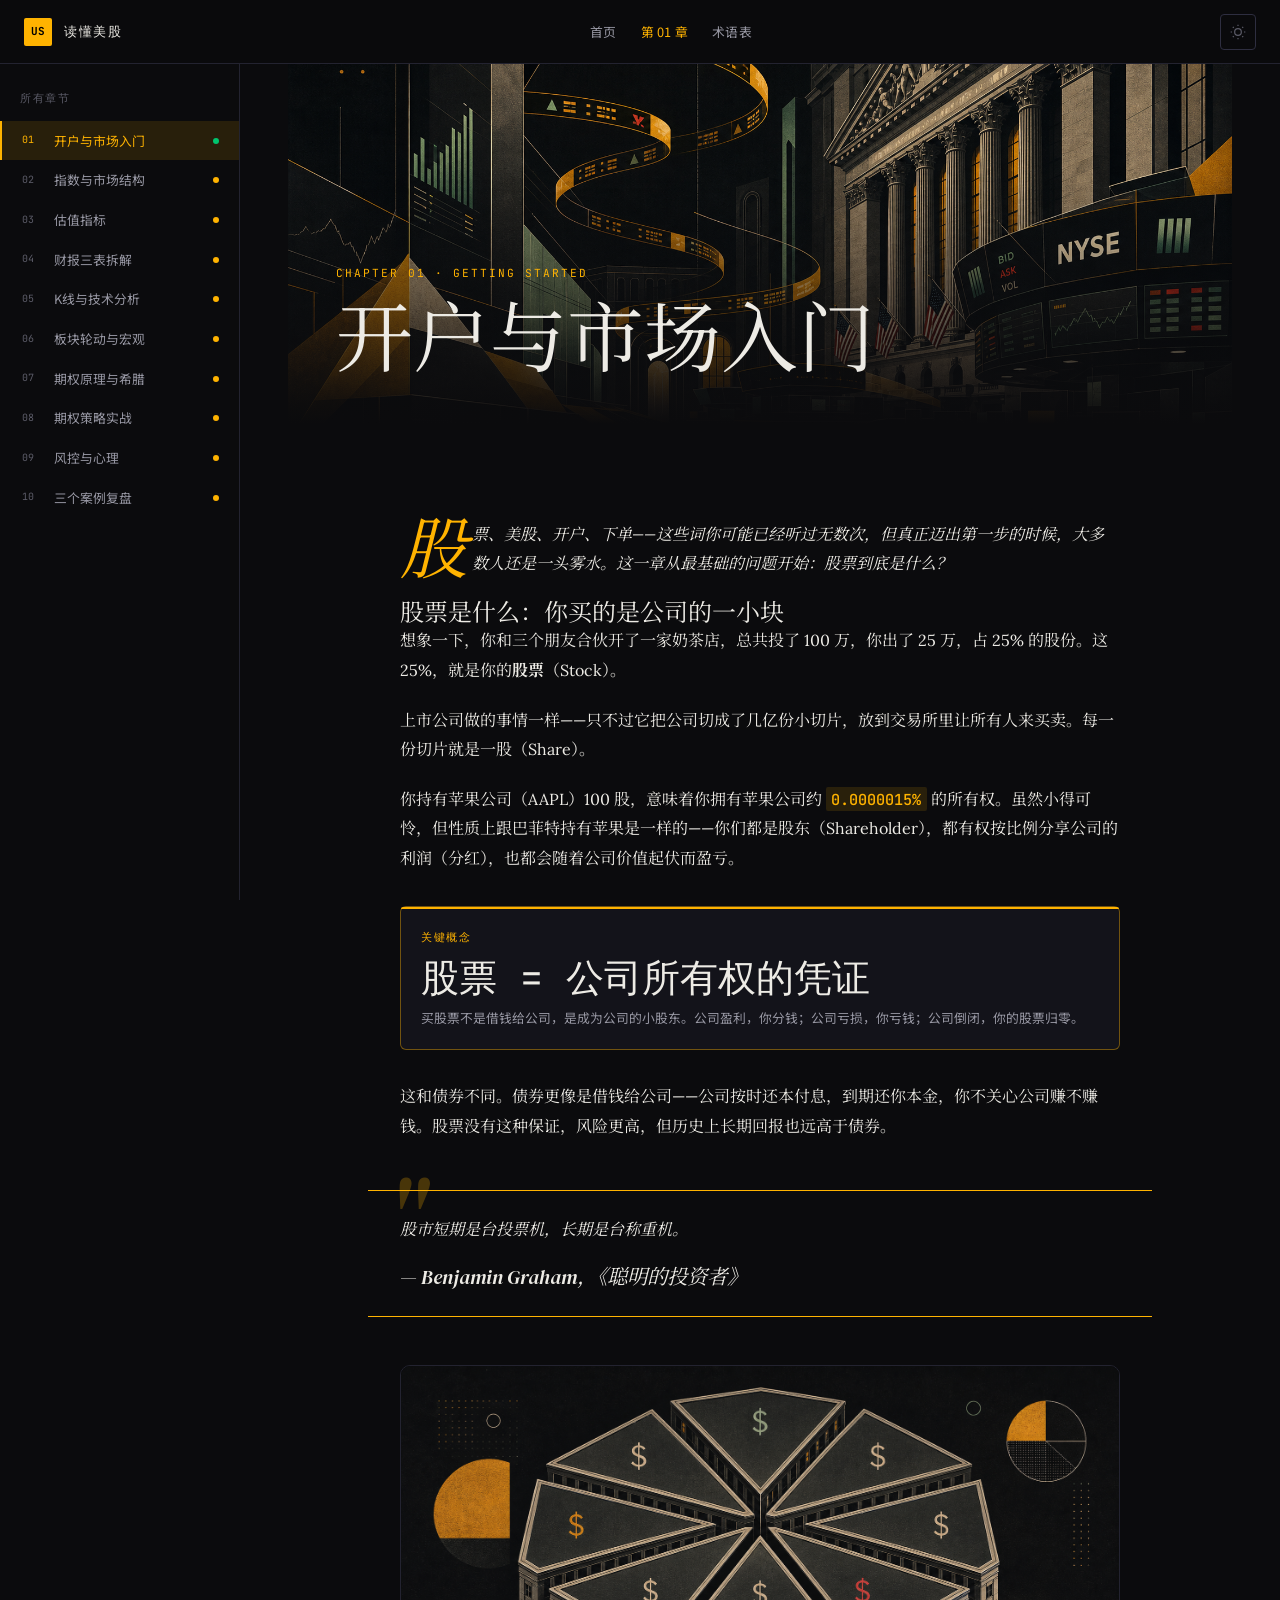
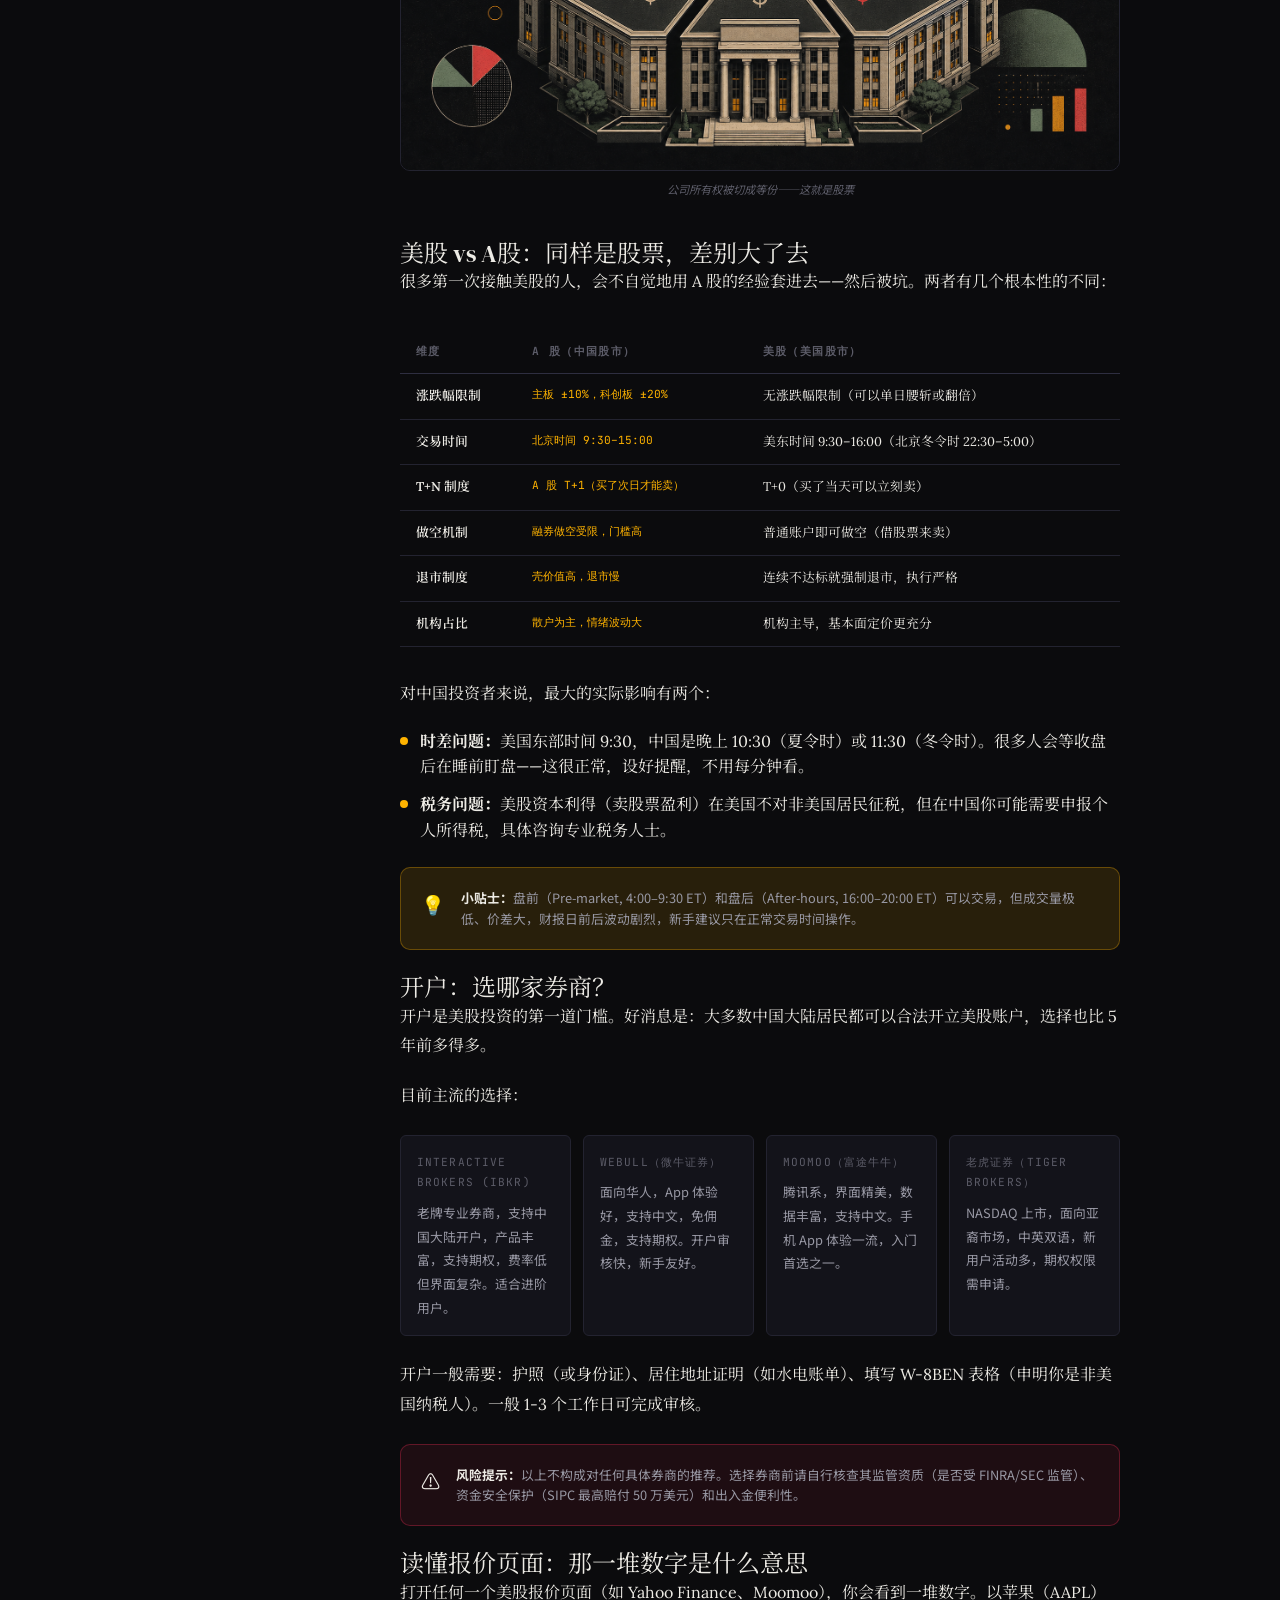
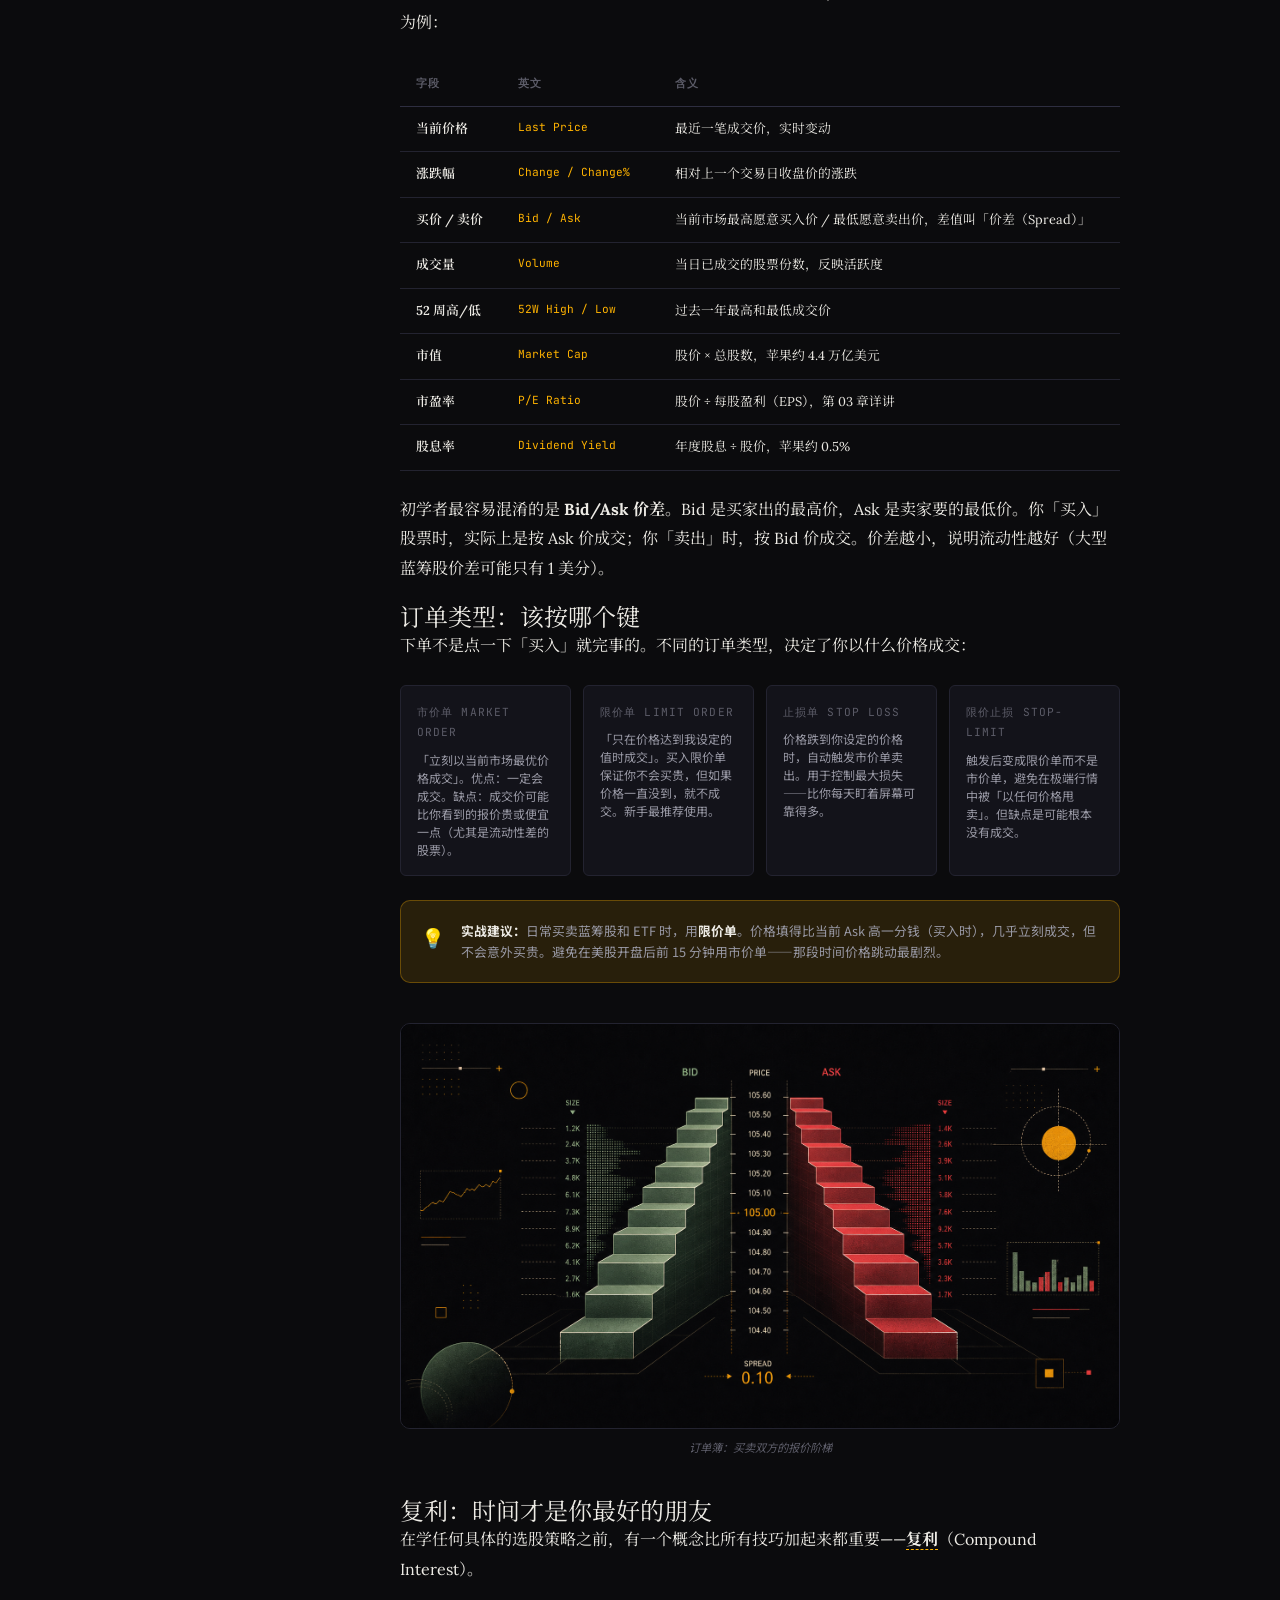
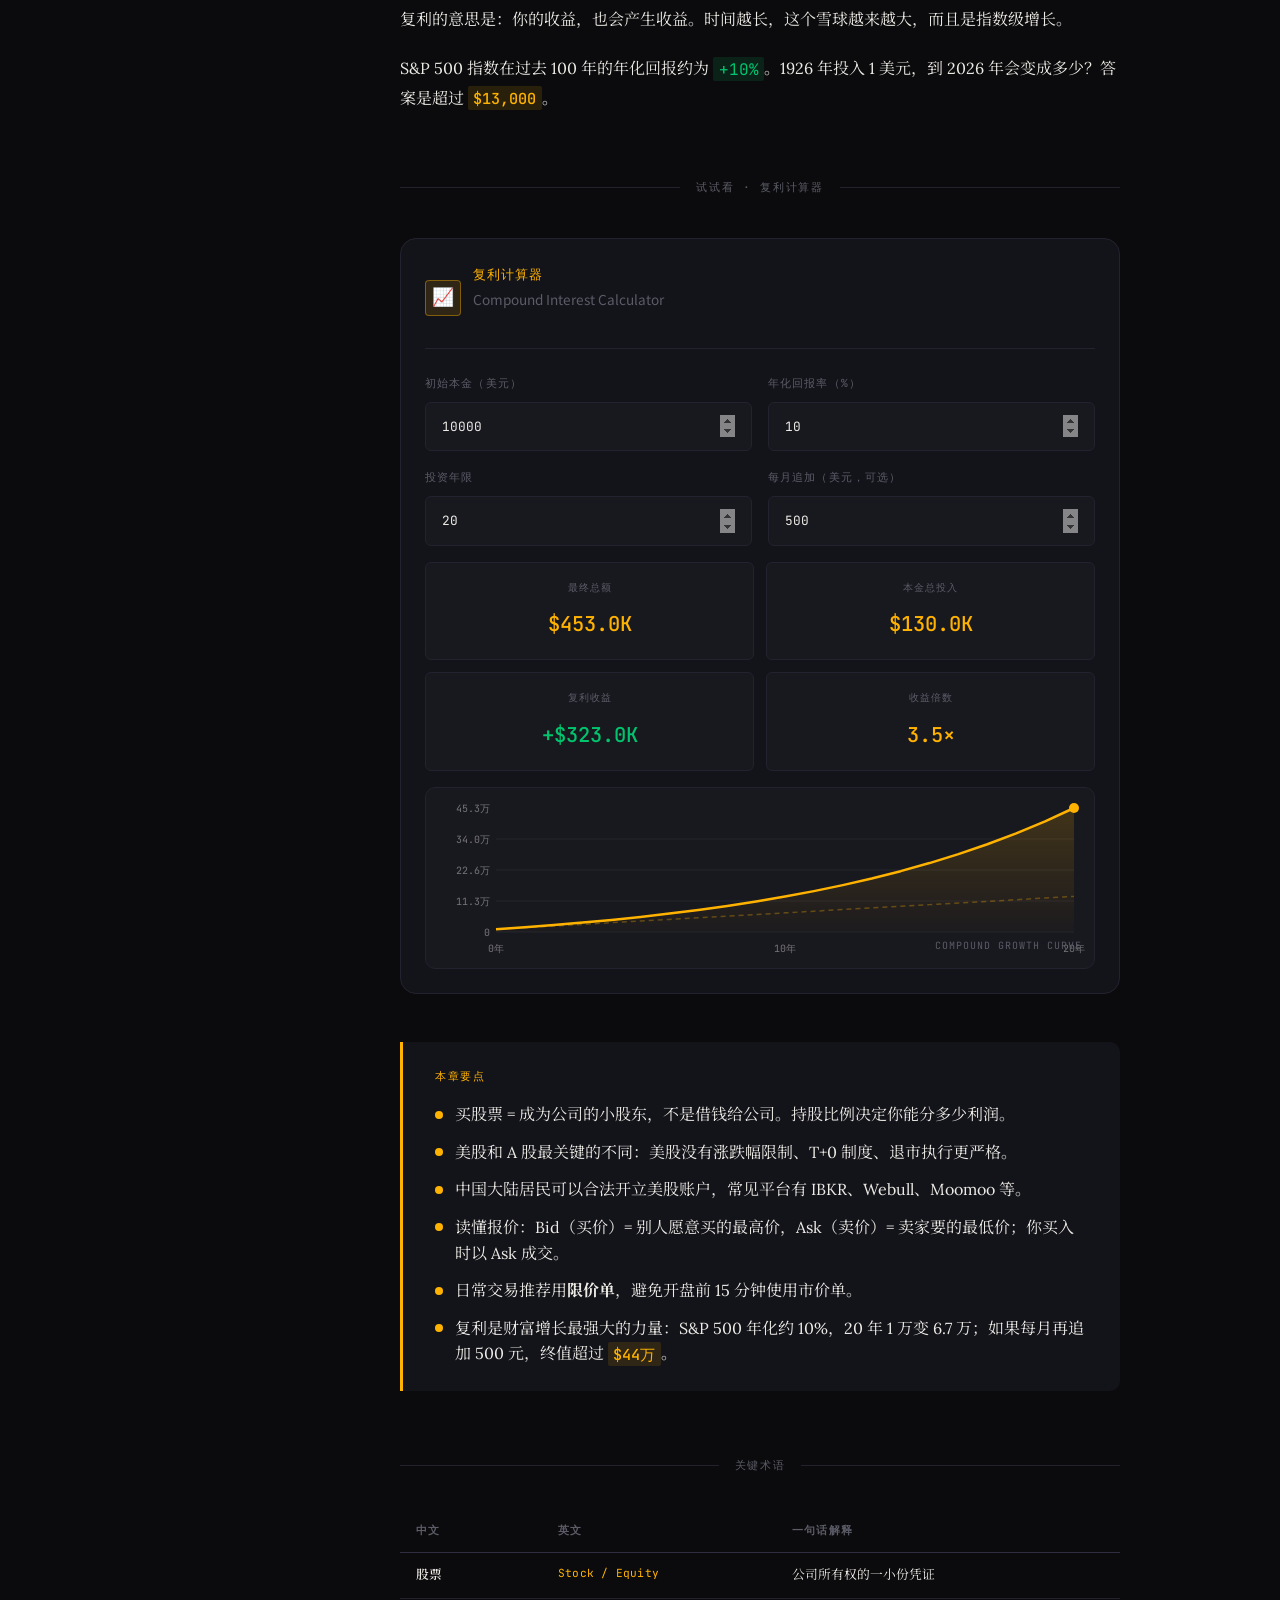
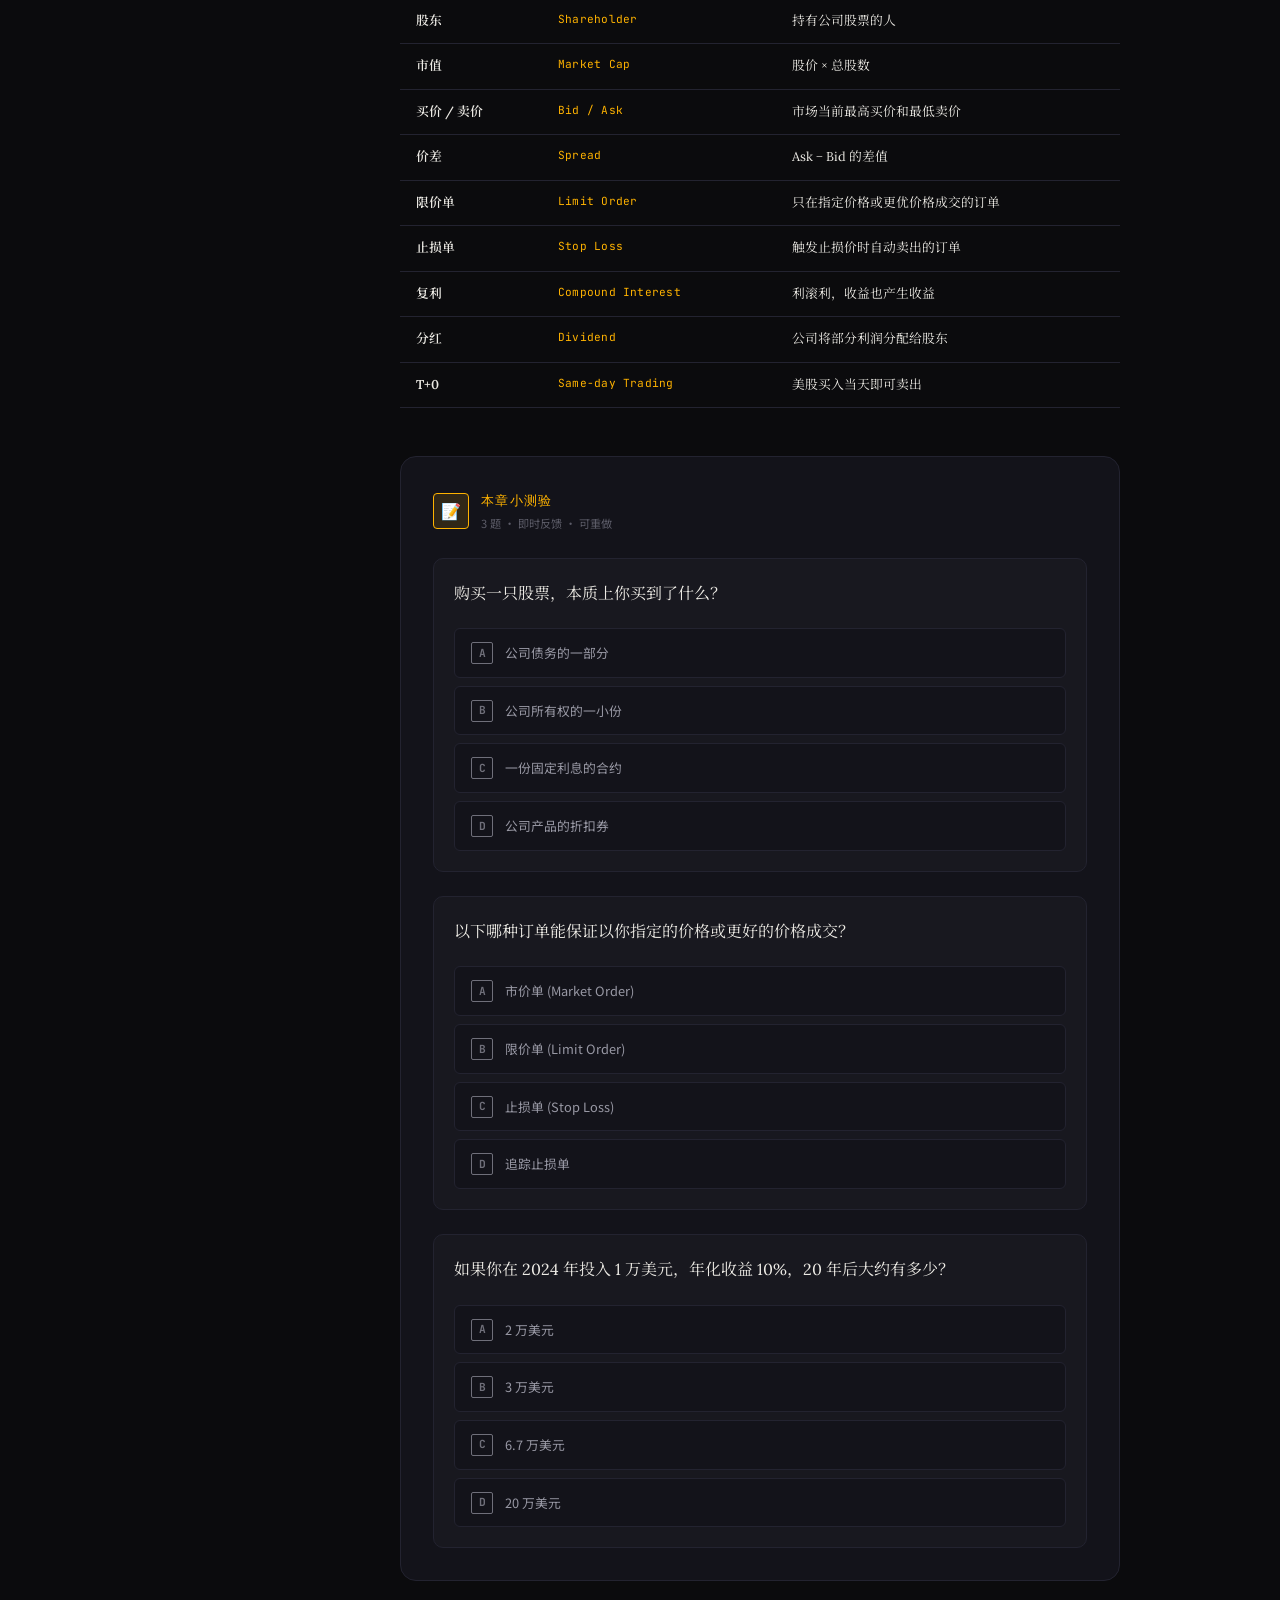
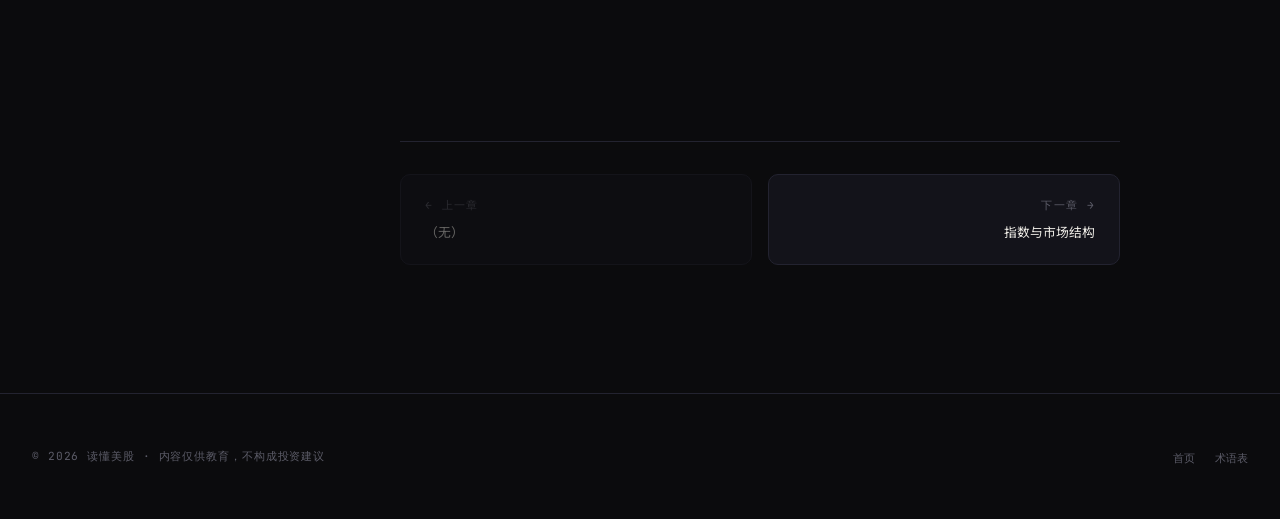
==== commit 771303f0: "更新全站数据至 2026-05-19 实际市场数值 - Ticker bar：12 只标的价格全部更新（AAPL $299、NVDA $222、TSLA $399 等），加数据时间戳标注 - Ch01" ====
--- a/chapters/01-getting-started.html
+++ b/chapters/01-getting-started.html
@@ -192,7 +192,7 @@
           <tr><td>买价 / 卖价</td><td>Bid / Ask</td><td>当前市场最高愿意买入价 / 最低愿意卖出价，差值叫「价差（Spread）」</td></tr>
           <tr><td>成交量</td><td>Volume</td><td>当日已成交的股票份数，反映活跃度</td></tr>
           <tr><td>52 周高/低</td><td>52W High / Low</td><td>过去一年最高和最低成交价</td></tr>
-          <tr><td>市值</td><td>Market Cap</td><td>股价 × 总股数，苹果约 3 万亿美元</td></tr>
+          <tr><td>市值</td><td>Market Cap</td><td>股价 × 总股数，苹果约 4.4 万亿美元</td></tr>
           <tr><td>市盈率</td><td>P/E Ratio</td><td>股价 ÷ 每股盈利（EPS），第 03 章详讲</td></tr>
           <tr><td>股息率</td><td>Dividend Yield</td><td>年度股息 ÷ 股价，苹果约 0.5%</td></tr>
         </tbody>
